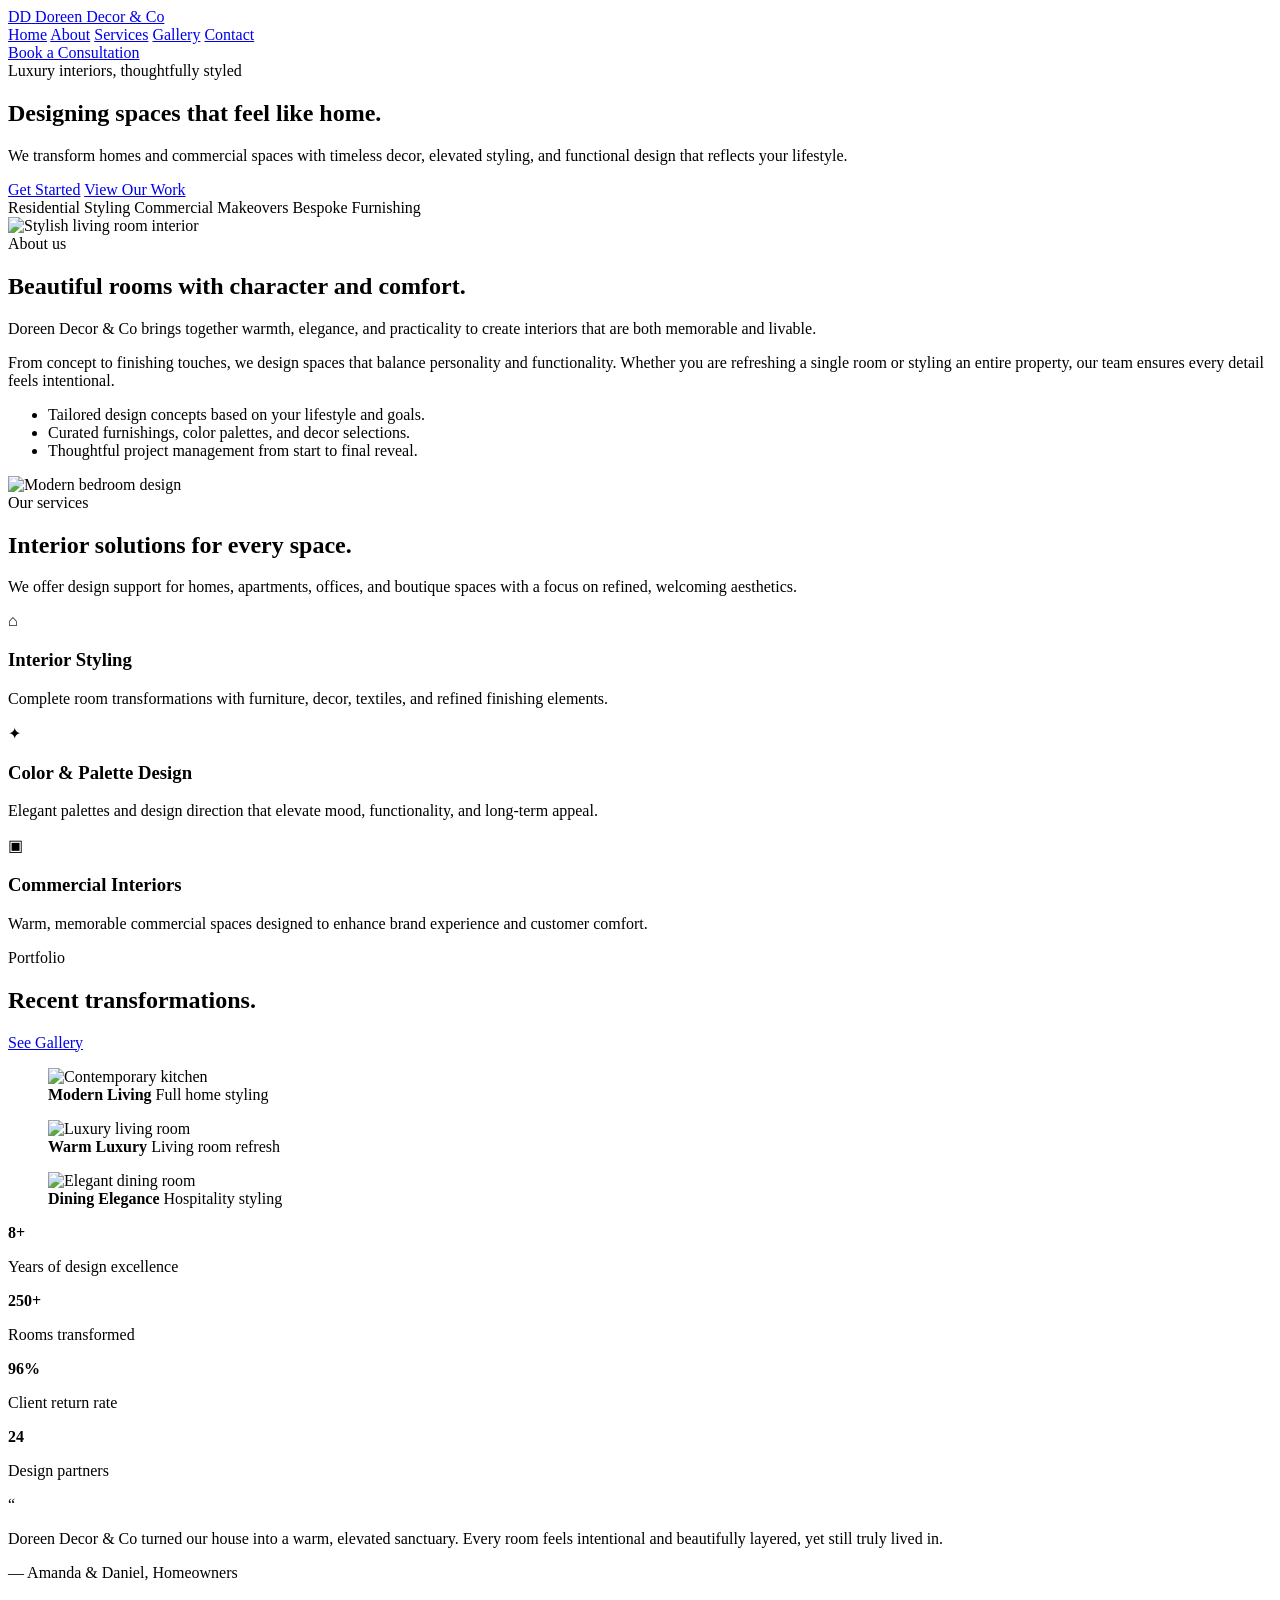
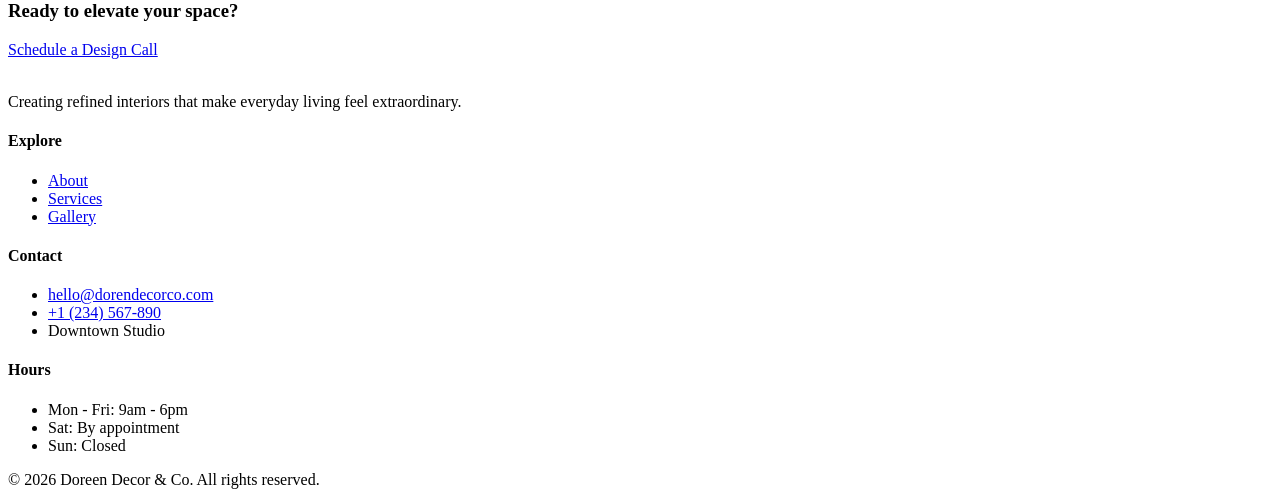
==== index.html @ d6556d05 "Add files via upload" ====
<!DOCTYPE html>
<html lang="en">
  <head>
    <meta charset="UTF-8" />
    <meta name="viewport" content="width=device-width, initial-scale=1.0" />
    <title>Doreen Decor & Co | Interior Design Studio</title>
    <meta name="description" content="Doreen Decor & Co creates beautiful, livable interiors with bespoke styling, renovations, and design solutions for homes and businesses." />
    <link rel="stylesheet" href="style/styles.css" />
  </head>
  <body>
    <header class="site-header">
      <div class="container navbar">
        <a href="index.html" class="brand" aria-label="Doreen Decor & Co home">
          <span class="brand-mark">DD</span>
          <span>Doreen Decor &amp; Co</span>
        </a>

        <nav class="nav-links" aria-label="Main navigation">
          <a href="index.html" class="active">Home</a>
          <a href="about.html">About</a>
          <a href="services.html">Services</a>
          <a href="gallery.html">Gallery</a>
          <a href="contact.html">Contact</a>
        </nav>

        <a class="btn btn-primary" href="contact.html">Book a Consultation</a>
      </div>
    </header>

    <main>
      <section class="hero">
        <div class="container hero-grid">
          <div>
            <div class="eyebrow">Luxury interiors, thoughtfully styled</div>
            <h1>Designing spaces that feel like home.</h1>
            <p class="lead">
              We transform homes and commercial spaces with timeless decor, elevated styling, and functional design that reflects your lifestyle.
            </p>

            <div class="hero-actions">
              <a class="btn btn-primary" href="contact.html">Get Started</a>
              <a class="btn btn-secondary" href="gallery.html">View Our Work</a>
            </div>

            <div class="hero-badges">
              <span class="badge">Residential Styling</span>
              <span class="badge">Commercial Makeovers</span>
              <span class="badge">Bespoke Furnishing</span>
            </div>
          </div>

          <div class="hero-card">
            <img src="https://images.unsplash.com/photo-1505693416388-ac5ce068fe85?auto=format&fit=crop&w=900&q=80" alt="Stylish living room interior" />
          </div>
        </div>
      </section>

      <section class="section">
        <div class="container">
          <div class="section-head">
            <div>
              <div class="eyebrow">About us</div>
              <h2>Beautiful rooms with character and comfort.</h2>
            </div>
            <p>
              Doreen Decor &amp; Co brings together warmth, elegance, and practicality to create interiors that are both memorable and livable.
            </p>
          </div>

          <div class="about-grid">
            <div class="about-copy">
              <p>
                From concept to finishing touches, we design spaces that balance personality and functionality. Whether you are refreshing a single room or styling an entire property, our team ensures every detail feels intentional.
              </p>
              <ul class="feature-list">
                <li>Tailored design concepts based on your lifestyle and goals.</li>
                <li>Curated furnishings, color palettes, and decor selections.</li>
                <li>Thoughtful project management from start to final reveal.</li>
              </ul>
            </div>

            <div class="about-image">
              <img src="https://images.unsplash.com/photo-1494526585095-c41746248156?auto=format&fit=crop&w=900&q=80" alt="Modern bedroom design" />
            </div>
          </div>
        </div>
      </section>

      <section class="section section-alt">
        <div class="container">
          <div class="section-head">
            <div>
              <div class="eyebrow">Our services</div>
              <h2>Interior solutions for every space.</h2>
            </div>
            <p>
              We offer design support for homes, apartments, offices, and boutique spaces with a focus on refined, welcoming aesthetics.
            </p>
          </div>

          <div class="services-grid">
            <article class="service-card">
              <div class="service-icon">⌂</div>
              <h3>Interior Styling</h3>
              <p>Complete room transformations with furniture, decor, textiles, and refined finishing elements.</p>
            </article>

            <article class="service-card">
              <div class="service-icon">✦</div>
              <h3>Color &amp; Palette Design</h3>
              <p>Elegant palettes and design direction that elevate mood, functionality, and long-term appeal.</p>
            </article>

            <article class="service-card">
              <div class="service-icon">▣</div>
              <h3>Commercial Interiors</h3>
              <p>Warm, memorable commercial spaces designed to enhance brand experience and customer comfort.</p>
            </article>
          </div>
        </div>
      </section>

      <section class="section">
        <div class="container">
          <div class="section-head">
            <div>
              <div class="eyebrow">Portfolio</div>
              <h2>Recent transformations.</h2>
            </div>
            <a class="btn btn-secondary" href="gallery.html">See Gallery</a>
          </div>

          <div class="portfolio-showcase">
            <figure class="portfolio-item">
              <img src="https://images.unsplash.com/photo-1484154218962-a197022b5858?auto=format&fit=crop&w=900&q=80" alt="Contemporary kitchen" />
              <figcaption class="portfolio-overlay">
                <strong>Modern Living</strong>
                <span>Full home styling</span>
              </figcaption>
            </figure>

            <figure class="portfolio-item">
              <img src="https://images.unsplash.com/photo-1505693416388-ac5ce068fe85?auto=format&fit=crop&w=900&q=80" alt="Luxury living room" />
              <figcaption class="portfolio-overlay">
                <strong>Warm Luxury</strong>
                <span>Living room refresh</span>
              </figcaption>
            </figure>

            <figure class="portfolio-item">
              <img src="https://images.unsplash.com/photo-1505693416388-ac5ce068fe85?auto=format&fit=crop&w=900&q=80" alt="Elegant dining room" />
              <figcaption class="portfolio-overlay">
                <strong>Dining Elegance</strong>
                <span>Hospitality styling</span>
              </figcaption>
            </figure>
          </div>
        </div>
      </section>

      <section class="section section-alt">
        <div class="container">
          <div class="stats-grid">
            <div class="stat-box">
              <strong>8+</strong>
              <p>Years of design excellence</p>
            </div>
            <div class="stat-box">
              <strong>250+</strong>
              <p>Rooms transformed</p>
            </div>
            <div class="stat-box">
              <strong>96%</strong>
              <p>Client return rate</p>
            </div>
            <div class="stat-box">
              <strong>24</strong>
              <p>Design partners</p>
            </div>
          </div>
        </div>
      </section>

      <section class="section">
        <div class="container">
          <div class="testimonial">
            <div class="quote-mark">“</div>
            <p>
              Doreen Decor &amp; Co turned our house into a warm, elevated sanctuary. Every room feels intentional and beautifully layered, yet still truly lived in.
            </p>
            <div class="author">— Amanda &amp; Daniel, Homeowners</div>
          </div>
        </div>
      </section>

      <section class="section">
        <div class="container">
          <div class="cta">
            <h3>Ready to elevate your space?</h3>
            <a class="btn btn-secondary" href="contact.html">Schedule a Design Call</a>
          </div>
        </div>
      </section>
    </main>

    <footer class="site-footer">
      <div class="container">
        <div class="footer-grid">
          <div>
            <div class="brand" style="margin-bottom: 16px; color: white;">
              <span class="brand-mark">DD</span>
              <span>Doreen Decor &amp; Co</span>
            </div>
            <p>Creating refined interiors that make everyday living feel extraordinary.</p>
          </div>

          <div>
            <h4>Explore</h4>
            <ul class="footer-links">
              <li><a href="about.html">About</a></li>
              <li><a href="services.html">Services</a></li>
              <li><a href="gallery.html">Gallery</a></li>
            </ul>
          </div>

          <div>
            <h4>Contact</h4>
            <ul class="footer-links">
              <li><a href="mailto:hello@dorendecorco.com">hello@dorendecorco.com</a></li>
              <li><a href="tel:+1234567890">+1 (234) 567-890</a></li>
              <li>Downtown Studio</li>
            </ul>
          </div>

          <div>
            <h4>Hours</h4>
            <ul class="footer-links">
              <li>Mon - Fri: 9am - 6pm</li>
              <li>Sat: By appointment</li>
              <li>Sun: Closed</li>
            </ul>
          </div>
        </div>

        <div class="footer-bottom">
          © 2026 Doreen Decor &amp; Co. All rights reserved.
        </div>
      </div>
    </footer>
  </body>
</html>
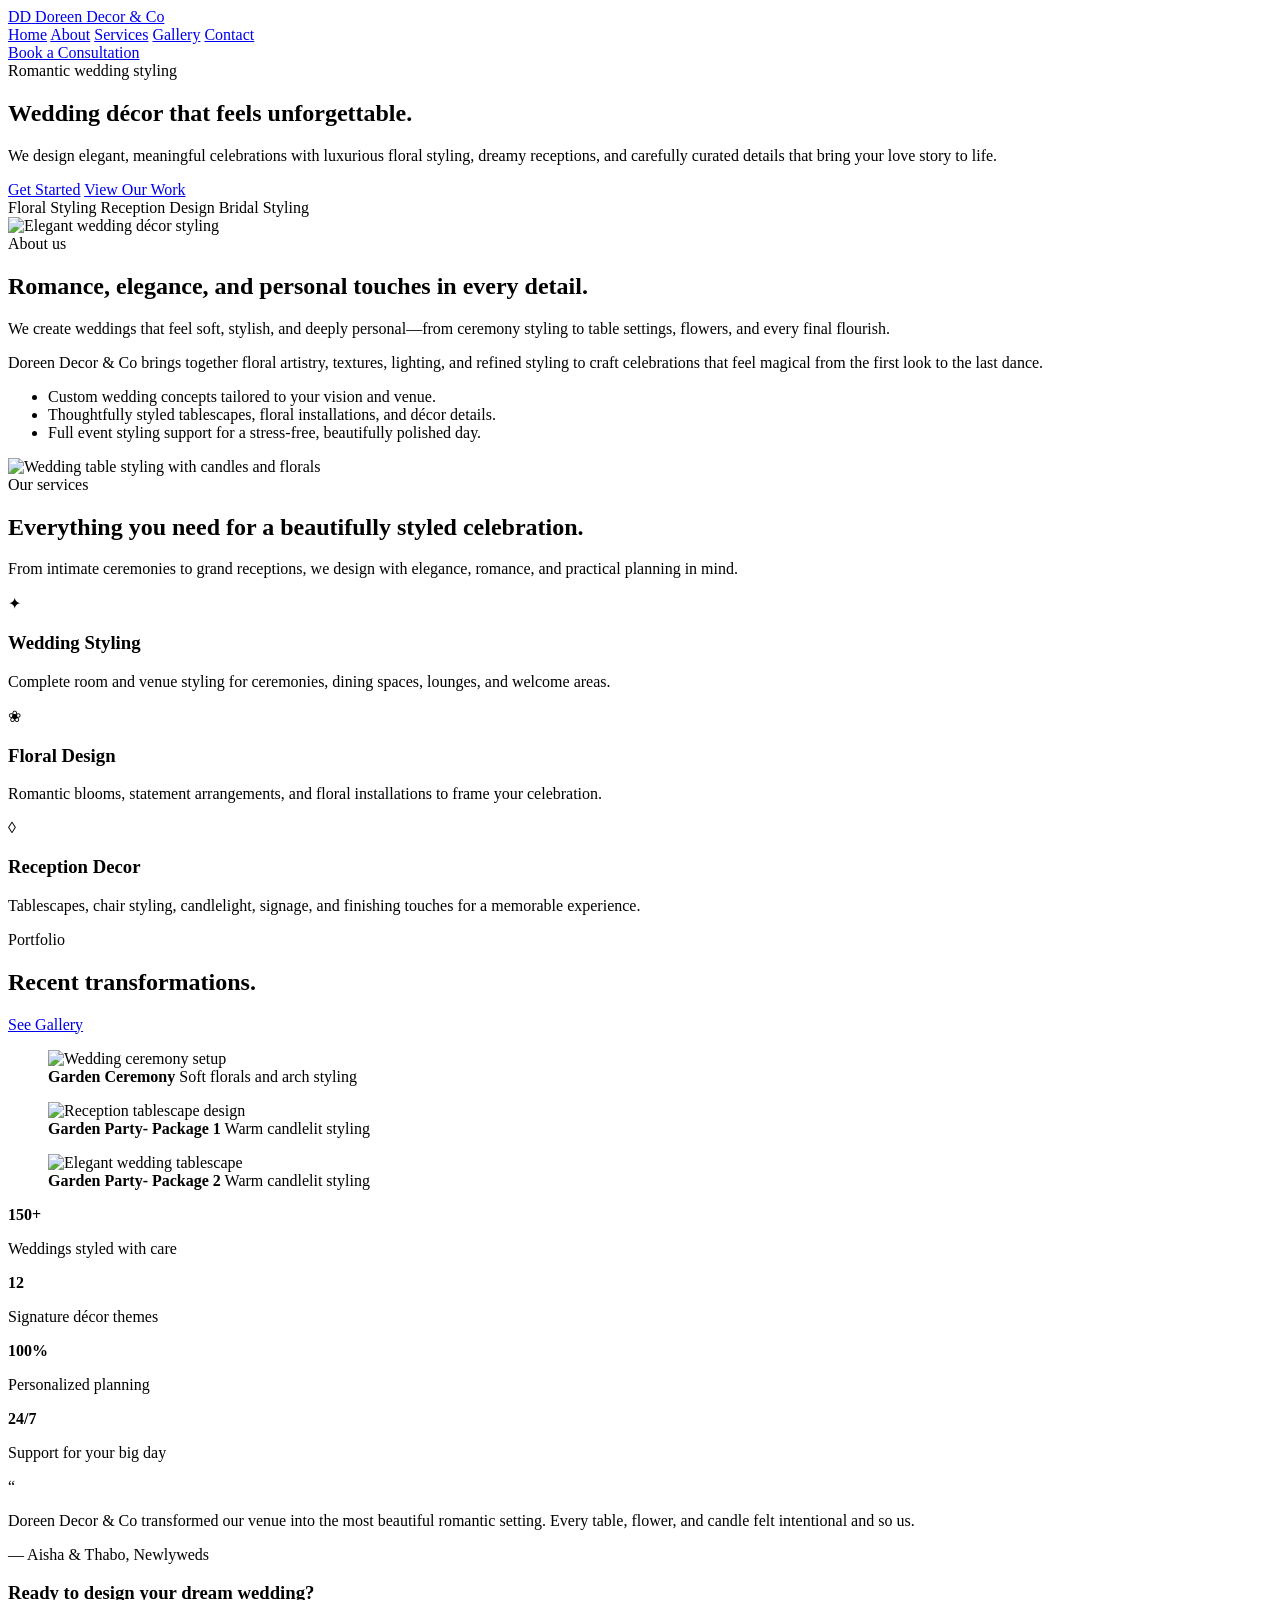
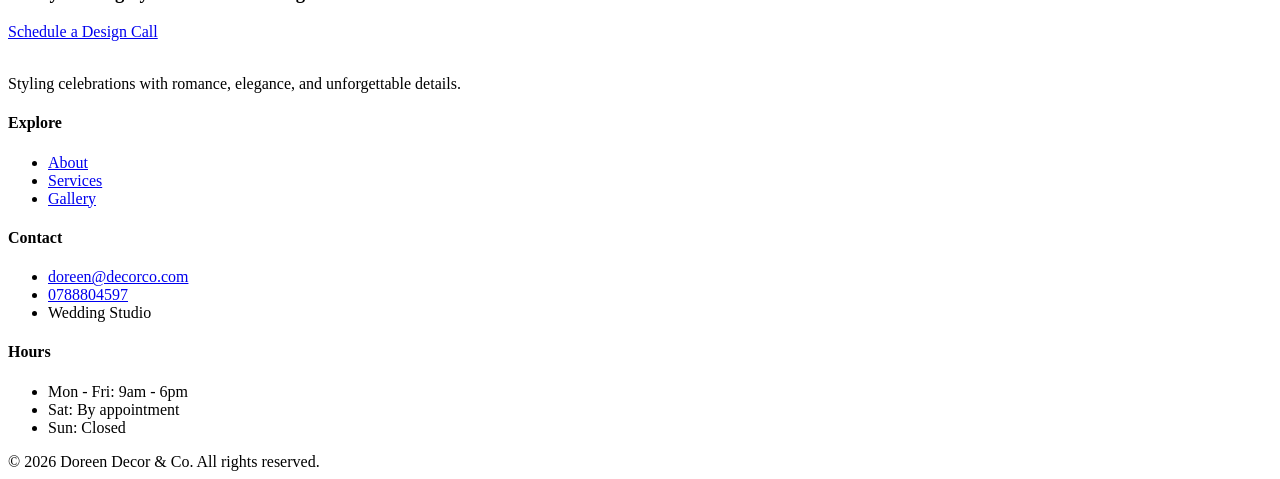
==== commit 89e38252: "Add files via upload" ====
--- a/index.html
+++ b/index.html
@@ -3,8 +3,8 @@
   <head>
     <meta charset="UTF-8" />
     <meta name="viewport" content="width=device-width, initial-scale=1.0" />
-    <title>Doreen Decor & Co | Interior Design Studio</title>
-    <meta name="description" content="Doreen Decor & Co creates beautiful, livable interiors with bespoke styling, renovations, and design solutions for homes and businesses." />
+    <title>Doreen Decor & Co | Wedding Decor Studio</title>
+    <meta name="description" content="Doreen Decor & Co creates romantic, elegant wedding décor with floral styling, reception design, and luxury wedding details." />
     <link rel="stylesheet" href="style/styles.css" />
   </head>
   <body>
@@ -27,60 +27,60 @@
       </div>
     </header>
 
+    <section class="hero">
+      <div class="container hero-grid">
+        <div>
+          <div class="eyebrow">Romantic wedding styling</div>
+          <h1>Wedding décor that feels unforgettable.</h1>
+          <p class="lead">
+            We design elegant, meaningful celebrations with luxurious floral styling, dreamy receptions, and carefully curated details that bring your love story to life.
+          </p>
+
+          <div class="hero-actions">
+            <a class="btn btn-primary" href="contact.html">Get Started</a>
+            <a class="btn btn-secondary" href="gallery.html">View Our Work</a>
+          </div>
+
+          <div class="hero-badges">
+            <span class="badge">Floral Styling</span>
+            <span class="badge">Reception Design</span>
+            <span class="badge">Bridal Styling</span>
+          </div>
+        </div>
+
+        <div class="hero-card">
+          <img src="Image/WhatsApp Image 2026-08-13 at 17.59.39.jpeg" alt="Elegant wedding décor styling" />
+        </div>
+      </div>
+    </section>
+
     <main>
-      <section class="hero">
-        <div class="container hero-grid">
-          <div>
-            <div class="eyebrow">Luxury interiors, thoughtfully styled</div>
-            <h1>Designing spaces that feel like home.</h1>
-            <p class="lead">
-              We transform homes and commercial spaces with timeless decor, elevated styling, and functional design that reflects your lifestyle.
-            </p>
-
-            <div class="hero-actions">
-              <a class="btn btn-primary" href="contact.html">Get Started</a>
-              <a class="btn btn-secondary" href="gallery.html">View Our Work</a>
-            </div>
-
-            <div class="hero-badges">
-              <span class="badge">Residential Styling</span>
-              <span class="badge">Commercial Makeovers</span>
-              <span class="badge">Bespoke Furnishing</span>
-            </div>
-          </div>
-
-          <div class="hero-card">
-            <img src="https://images.unsplash.com/photo-1505693416388-ac5ce068fe85?auto=format&fit=crop&w=900&q=80" alt="Stylish living room interior" />
-          </div>
-        </div>
-      </section>
-
       <section class="section">
         <div class="container">
           <div class="section-head">
             <div>
               <div class="eyebrow">About us</div>
-              <h2>Beautiful rooms with character and comfort.</h2>
+              <h2>Romance, elegance, and personal touches in every detail.</h2>
             </div>
             <p>
-              Doreen Decor &amp; Co brings together warmth, elegance, and practicality to create interiors that are both memorable and livable.
+              We create weddings that feel soft, stylish, and deeply personal—from ceremony styling to table settings, flowers, and every final flourish.
             </p>
           </div>
 
           <div class="about-grid">
             <div class="about-copy">
               <p>
-                From concept to finishing touches, we design spaces that balance personality and functionality. Whether you are refreshing a single room or styling an entire property, our team ensures every detail feels intentional.
+                Doreen Decor &amp; Co brings together floral artistry, textures, lighting, and refined styling to craft celebrations that feel magical from the first look to the last dance.
               </p>
               <ul class="feature-list">
-                <li>Tailored design concepts based on your lifestyle and goals.</li>
-                <li>Curated furnishings, color palettes, and decor selections.</li>
-                <li>Thoughtful project management from start to final reveal.</li>
+                <li>Custom wedding concepts tailored to your vision and venue.</li>
+                <li>Thoughtfully styled tablescapes, floral installations, and décor details.</li>
+                <li>Full event styling support for a stress-free, beautifully polished day.</li>
               </ul>
             </div>
 
             <div class="about-image">
-              <img src="https://images.unsplash.com/photo-1494526585095-c41746248156?auto=format&fit=crop&w=900&q=80" alt="Modern bedroom design" />
+              <img src="Image/WhatsApp Image 2026-08-13 at 17.59.40.jpeg" alt="Wedding table styling with candles and florals" />
             </div>
           </div>
         </div>
@@ -91,30 +91,30 @@
           <div class="section-head">
             <div>
               <div class="eyebrow">Our services</div>
-              <h2>Interior solutions for every space.</h2>
+              <h2>Everything you need for a beautifully styled celebration.</h2>
             </div>
             <p>
-              We offer design support for homes, apartments, offices, and boutique spaces with a focus on refined, welcoming aesthetics.
+              From intimate ceremonies to grand receptions, we design with elegance, romance, and practical planning in mind.
             </p>
           </div>
 
           <div class="services-grid">
             <article class="service-card">
-              <div class="service-icon">⌂</div>
-              <h3>Interior Styling</h3>
-              <p>Complete room transformations with furniture, decor, textiles, and refined finishing elements.</p>
+              <div class="service-icon">✦</div>
+              <h3>Wedding Styling</h3>
+              <p>Complete room and venue styling for ceremonies, dining spaces, lounges, and welcome areas.</p>
             </article>
 
             <article class="service-card">
-              <div class="service-icon">✦</div>
-              <h3>Color &amp; Palette Design</h3>
-              <p>Elegant palettes and design direction that elevate mood, functionality, and long-term appeal.</p>
+              <div class="service-icon">❀</div>
+              <h3>Floral Design</h3>
+              <p>Romantic blooms, statement arrangements, and floral installations to frame your celebration.</p>
             </article>
 
             <article class="service-card">
-              <div class="service-icon">▣</div>
-              <h3>Commercial Interiors</h3>
-              <p>Warm, memorable commercial spaces designed to enhance brand experience and customer comfort.</p>
+              <div class="service-icon">◊</div>
+              <h3>Reception Decor</h3>
+              <p>Tablescapes, chair styling, candlelight, signage, and finishing touches for a memorable experience.</p>
             </article>
           </div>
         </div>
@@ -132,26 +132,26 @@
 
           <div class="portfolio-showcase">
             <figure class="portfolio-item">
-              <img src="https://images.unsplash.com/photo-1484154218962-a197022b5858?auto=format&fit=crop&w=900&q=80" alt="Contemporary kitchen" />
+              <img src="Image/eee.jpeg" alt="Wedding ceremony setup" />
               <figcaption class="portfolio-overlay">
-                <strong>Modern Living</strong>
-                <span>Full home styling</span>
+                <strong>Garden Ceremony</strong>
+                <span>Soft florals and arch styling</span>
               </figcaption>
             </figure>
 
             <figure class="portfolio-item">
-              <img src="https://images.unsplash.com/photo-1505693416388-ac5ce068fe85?auto=format&fit=crop&w=900&q=80" alt="Luxury living room" />
+              <img src="Image/WhatsApp Image 2026-08-13 at 17.59.41 (2).jpeg" alt="Reception tablescape design" />
               <figcaption class="portfolio-overlay">
-                <strong>Warm Luxury</strong>
-                <span>Living room refresh</span>
+                <strong>Garden Party- Package 1</strong>
+                <span>Warm candlelit styling</span>
               </figcaption>
             </figure>
 
             <figure class="portfolio-item">
-              <img src="https://images.unsplash.com/photo-1505693416388-ac5ce068fe85?auto=format&fit=crop&w=900&q=80" alt="Elegant dining room" />
+              <img src="Image/WhatsApp Image 2026-08-13 at 17.59.41.jpeg" alt="Elegant wedding tablescape" />
               <figcaption class="portfolio-overlay">
-                <strong>Dining Elegance</strong>
-                <span>Hospitality styling</span>
+                <strong>Garden Party- Package 2</strong>
+                <span>Warm candlelit styling</span>
               </figcaption>
             </figure>
           </div>
@@ -162,20 +162,20 @@
         <div class="container">
           <div class="stats-grid">
             <div class="stat-box">
-              <strong>8+</strong>
-              <p>Years of design excellence</p>
-            </div>
-            <div class="stat-box">
-              <strong>250+</strong>
-              <p>Rooms transformed</p>
-            </div>
-            <div class="stat-box">
-              <strong>96%</strong>
-              <p>Client return rate</p>
-            </div>
-            <div class="stat-box">
-              <strong>24</strong>
-              <p>Design partners</p>
+              <strong>150+</strong>
+              <p>Weddings styled with care</p>
+            </div>
+            <div class="stat-box">
+              <strong>12</strong>
+              <p>Signature décor themes</p>
+            </div>
+            <div class="stat-box">
+              <strong>100%</strong>
+              <p>Personalized planning</p>
+            </div>
+            <div class="stat-box">
+              <strong>24/7</strong>
+              <p>Support for your big day</p>
             </div>
           </div>
         </div>
@@ -186,9 +186,9 @@
           <div class="testimonial">
             <div class="quote-mark">“</div>
             <p>
-              Doreen Decor &amp; Co turned our house into a warm, elevated sanctuary. Every room feels intentional and beautifully layered, yet still truly lived in.
+              Doreen Decor &amp; Co transformed our venue into the most beautiful romantic setting. Every table, flower, and candle felt intentional and so us.
             </p>
-            <div class="author">— Amanda &amp; Daniel, Homeowners</div>
+            <div class="author">— Aisha &amp; Thabo, Newlyweds</div>
           </div>
         </div>
       </section>
@@ -196,7 +196,7 @@
       <section class="section">
         <div class="container">
           <div class="cta">
-            <h3>Ready to elevate your space?</h3>
+            <h3>Ready to design your dream wedding?</h3>
             <a class="btn btn-secondary" href="contact.html">Schedule a Design Call</a>
           </div>
         </div>
@@ -211,7 +211,7 @@
               <span class="brand-mark">DD</span>
               <span>Doreen Decor &amp; Co</span>
             </div>
-            <p>Creating refined interiors that make everyday living feel extraordinary.</p>
+            <p>Styling celebrations with romance, elegance, and unforgettable details.</p>
           </div>
 
           <div>
@@ -226,9 +226,9 @@
           <div>
             <h4>Contact</h4>
             <ul class="footer-links">
-              <li><a href="mailto:hello@dorendecorco.com">hello@dorendecorco.com</a></li>
-              <li><a href="tel:+1234567890">+1 (234) 567-890</a></li>
-              <li>Downtown Studio</li>
+              <li><a href="E-mail:doreen@decorco.com">doreen@decorco.com</a></li>
+              <li><a href="Cellphone:0788804597">0788804597</a></li>
+              <li>Wedding Studio</li>
             </ul>
           </div>
 
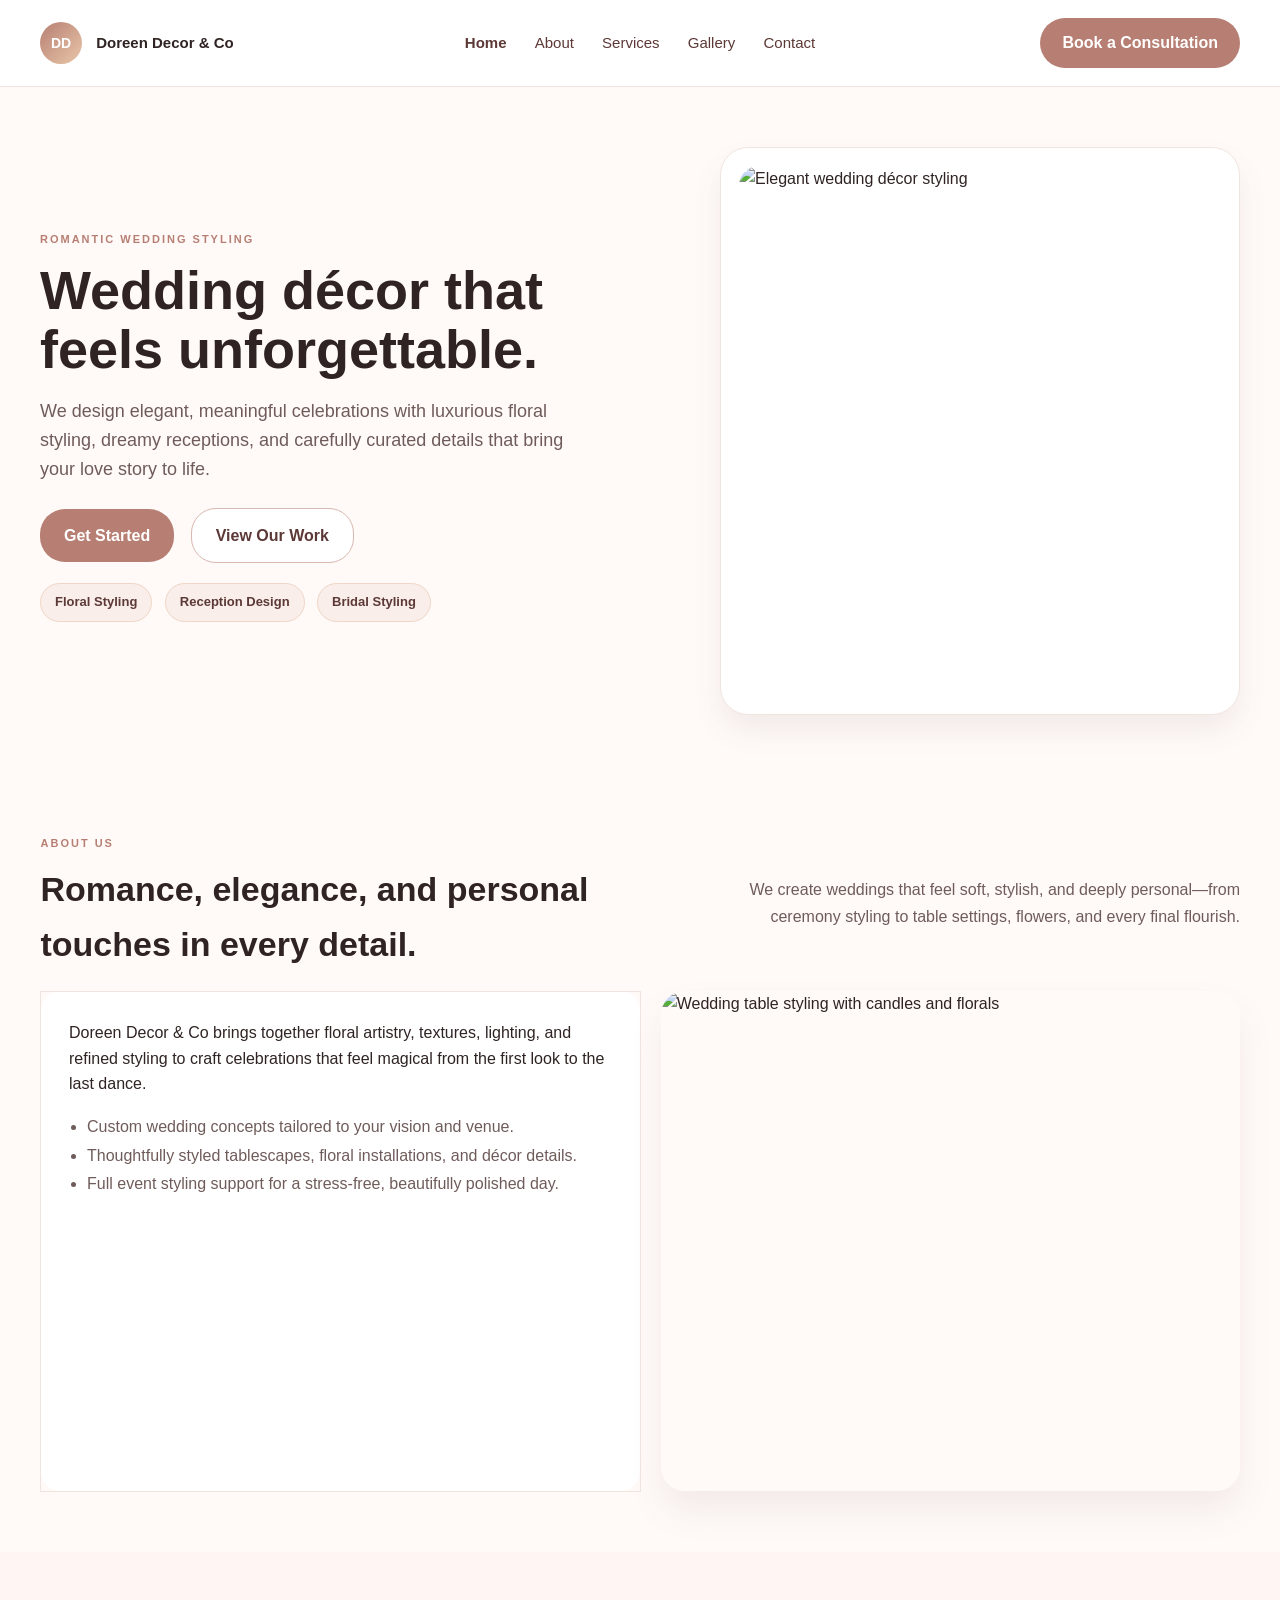
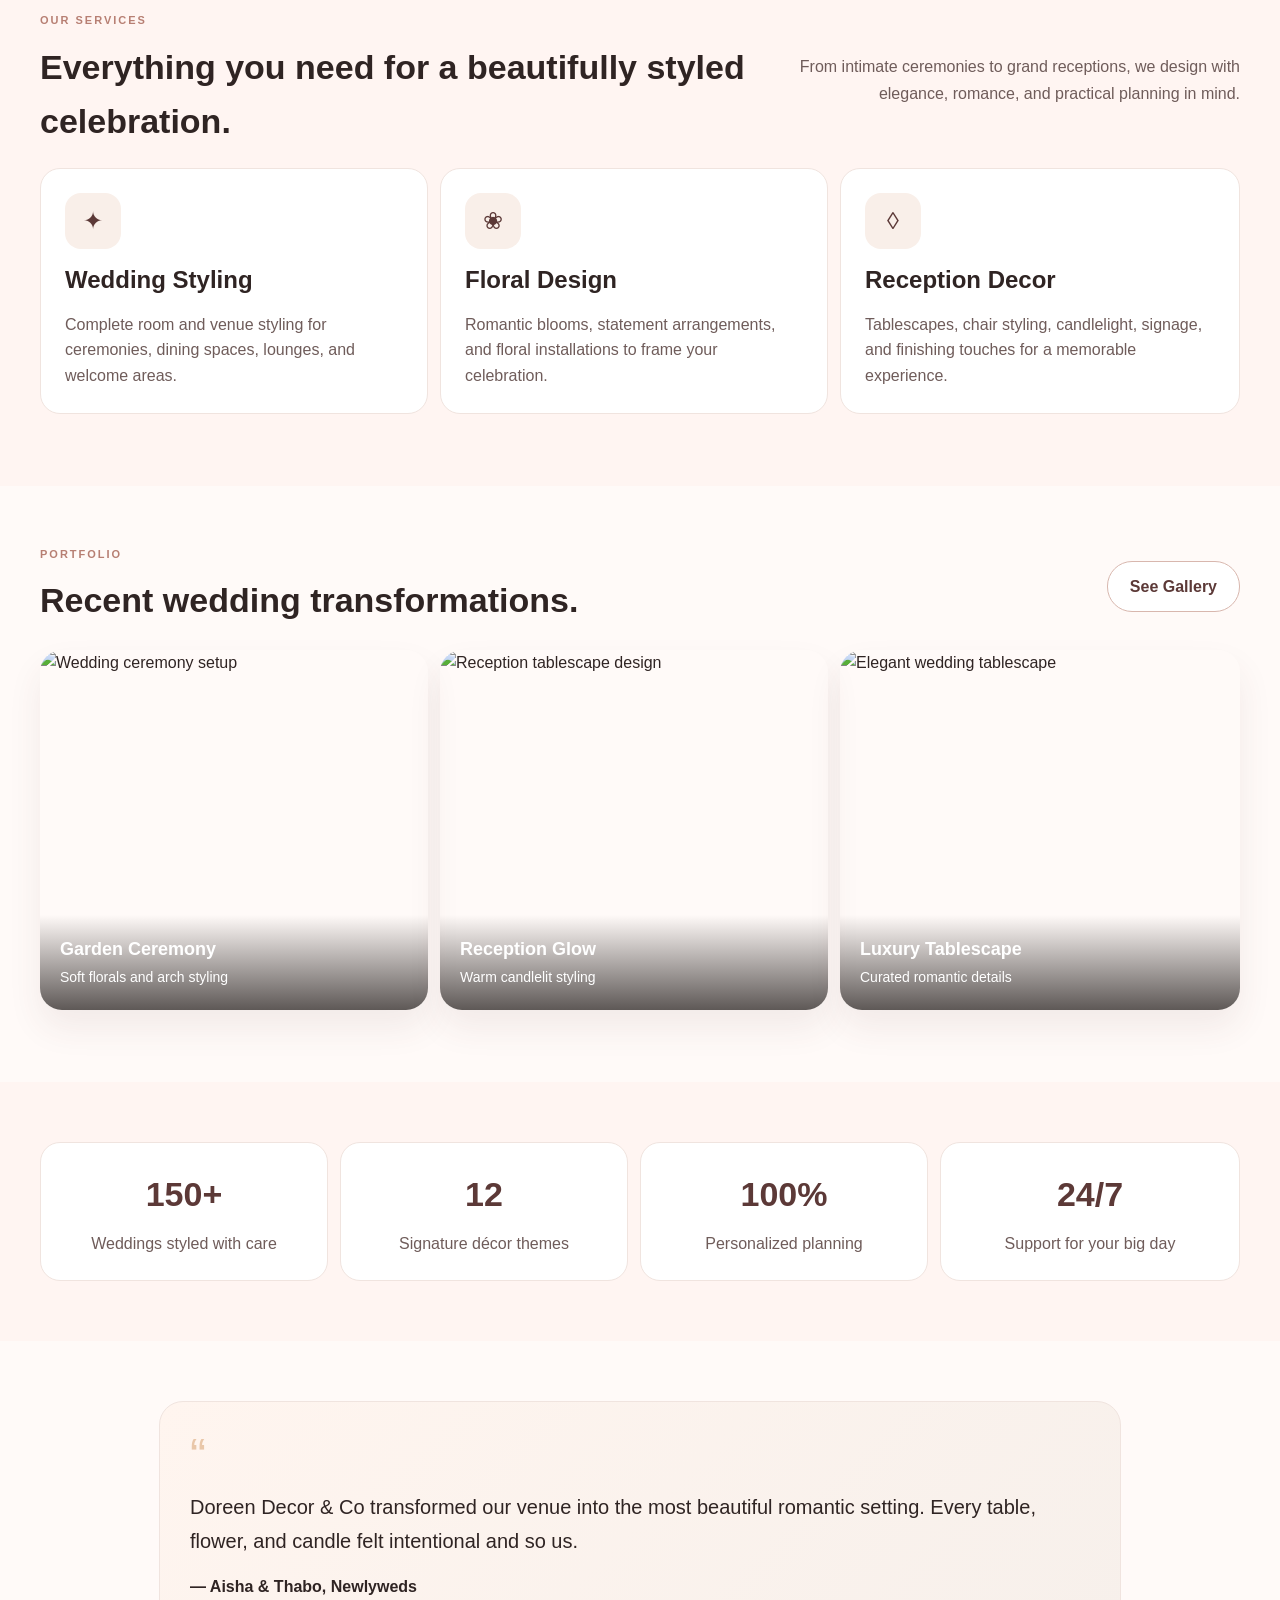
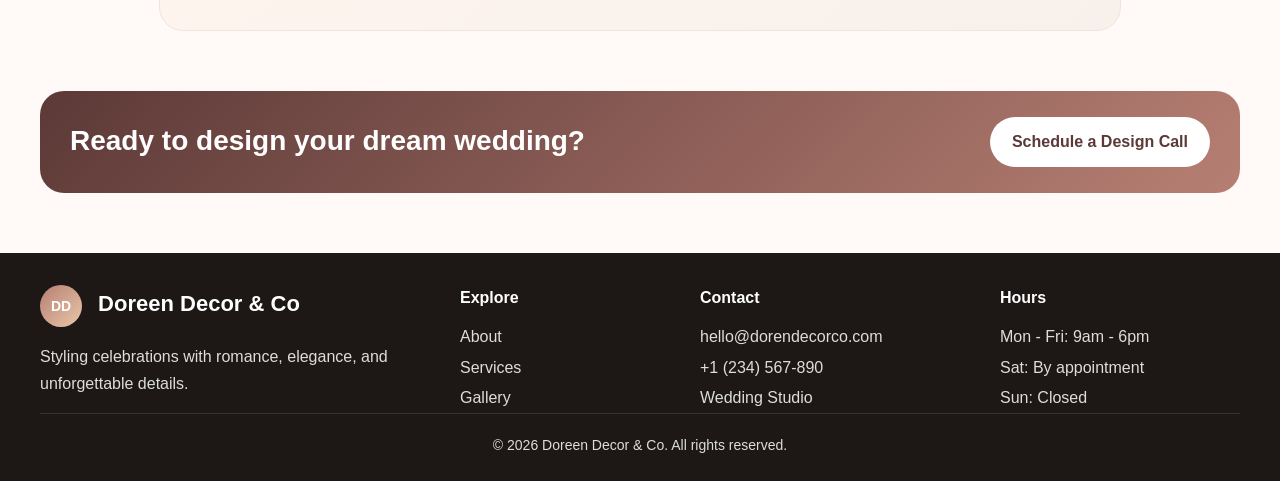
==== commit f3b50c3e: "Add files via upload" ====
--- a/index.html
+++ b/index.html
@@ -5,247 +5,287 @@
     <meta name="viewport" content="width=device-width, initial-scale=1.0" />
     <title>Doreen Decor & Co | Wedding Decor Studio</title>
     <meta name="description" content="Doreen Decor & Co creates romantic, elegant wedding décor with floral styling, reception design, and luxury wedding details." />
-    <link rel="stylesheet" href="style/styles.css" />
   </head>
-  <body>
-    <header class="site-header">
-      <div class="container navbar">
-        <a href="index.html" class="brand" aria-label="Doreen Decor & Co home">
-          <span class="brand-mark">DD</span>
-          <span>Doreen Decor &amp; Co</span>
-        </a>
-
-        <nav class="nav-links" aria-label="Main navigation">
-          <a href="index.html" class="active">Home</a>
-          <a href="about.html">About</a>
-          <a href="services.html">Services</a>
-          <a href="gallery.html">Gallery</a>
-          <a href="contact.html">Contact</a>
-        </nav>
-
-        <a class="btn btn-primary" href="contact.html">Book a Consultation</a>
-      </div>
+  <body style="margin:0; font-family:Arial, Helvetica, sans-serif; background:#fffaf8; color:#2f2423; line-height:1.6;">
+    <header style="background:#fff; border-bottom:1px solid #f0e4df; position:sticky; top:0; z-index:10;">
+      <table width="100%" cellpadding="0" cellspacing="0" border="0" style="width:100%; border-collapse:collapse;">
+        <tr>
+          <td style="padding:18px 40px;">
+            <table width="100%" cellpadding="0" cellspacing="0" border="0" style="width:100%; border-collapse:collapse;">
+              <tr>
+                <td style="width:220px;">
+                  <a href="index.html" style="text-decoration:none; color:#2f2423; font-weight:bold; font-size:15px; display:inline-block;">
+                    <span style="display:inline-block; width:42px; height:42px; border-radius:50%; background:linear-gradient(135deg,#b77f73,#e9c7a9); color:#fff; text-align:center; line-height:42px; margin-right:10px; font-size:14px;">DD</span>
+                    Doreen Decor &amp; Co
+                  </a>
+                </td>
+                <td align="center" style="font-size:15px;">
+                  <a href="index.html" style="color:#5c3937; text-decoration:none; margin:0 12px; font-weight:bold;">Home</a>
+                  <a href="about.html" style="color:#5c3937; text-decoration:none; margin:0 12px;">About</a>
+                  <a href="services.html" style="color:#5c3937; text-decoration:none; margin:0 12px;">Services</a>
+                  <a href="gallery.html" style="color:#5c3937; text-decoration:none; margin:0 12px;">Gallery</a>
+                  <a href="contact.html" style="color:#5c3937; text-decoration:none; margin:0 12px;">Contact</a>
+                </td>
+                <td align="right" style="width:220px;">
+                  <a href="contact.html" style="display:inline-block; background:#b77f73; color:#fff; text-decoration:none; padding:12px 22px; border-radius:25px; font-weight:bold;">Book a Consultation</a>
+                </td>
+              </tr>
+            </table>
+          </td>
+        </tr>
+      </table>
     </header>
 
-    <section class="hero">
-      <div class="container hero-grid">
-        <div>
-          <div class="eyebrow">Romantic wedding styling</div>
-          <h1>Wedding décor that feels unforgettable.</h1>
-          <p class="lead">
-            We design elegant, meaningful celebrations with luxurious floral styling, dreamy receptions, and carefully curated details that bring your love story to life.
-          </p>
-
-          <div class="hero-actions">
-            <a class="btn btn-primary" href="contact.html">Get Started</a>
-            <a class="btn btn-secondary" href="gallery.html">View Our Work</a>
-          </div>
-
-          <div class="hero-badges">
-            <span class="badge">Floral Styling</span>
-            <span class="badge">Reception Design</span>
-            <span class="badge">Bridal Styling</span>
-          </div>
-        </div>
-
-        <div class="hero-card">
-          <img src="Image/WhatsApp Image 2026-08-13 at 17.59.39.jpeg" alt="Elegant wedding décor styling" />
-        </div>
-      </div>
+    <section style="padding:40px 0 20px; background:#fffaf8;">
+      <table width="100%" cellpadding="0" cellspacing="0" border="0" style="width:100%; border-collapse:collapse;">
+        <tr>
+          <td style="padding:20px 40px 40px;">
+            <table width="100%" cellpadding="0" cellspacing="0" border="0" style="width:100%; border-collapse:collapse;">
+              <tr>
+                <td valign="middle" style="width:55%; padding-right:30px;">
+                  <div style="font-size:11px; letter-spacing:2px; text-transform:uppercase; color:#b77f73; font-weight:bold; margin-bottom:12px;">Romantic wedding styling</div>
+                  <h1 style="font-size:54px; line-height:1.1; margin:0 0 18px; color:#2f2423;">Wedding décor that feels unforgettable.</h1>
+                  <p style="font-size:18px; color:#6f5c5a; margin:0 0 24px; max-width:560px;">
+                    We design elegant, meaningful celebrations with luxurious floral styling, dreamy receptions, and carefully curated details that bring your love story to life.
+                  </p>
+                  <p style="margin:0 0 20px;">
+                    <a href="contact.html" style="display:inline-block; margin-right:12px; background:#b77f73; color:#fff; text-decoration:none; padding:14px 24px; border-radius:25px; font-weight:bold;">Get Started</a>
+                    <a href="gallery.html" style="display:inline-block; border:1px solid #d8b7ae; color:#5c3937; background:#fff; text-decoration:none; padding:14px 24px; border-radius:25px; font-weight:bold;">View Our Work</a>
+                  </p>
+                  <p style="margin:0;">
+                    <span style="display:inline-block; background:#f9eee9; color:#5c3937; border:1px solid #efd6c7; border-radius:20px; padding:8px 14px; margin:0 8px 8px 0; font-size:13px; font-weight:bold;">Floral Styling</span>
+                    <span style="display:inline-block; background:#f9eee9; color:#5c3937; border:1px solid #efd6c7; border-radius:20px; padding:8px 14px; margin:0 8px 8px 0; font-size:13px; font-weight:bold;">Reception Design</span>
+                    <span style="display:inline-block; background:#f9eee9; color:#5c3937; border:1px solid #efd6c7; border-radius:20px; padding:8px 14px; margin:0 8px 8px 0; font-size:13px; font-weight:bold;">Bridal Styling</span>
+                  </p>
+                </td>
+                <td valign="middle" style="width:45%; padding-left:20px;">
+                  <div style="background:#fff; border:1px solid #f0e4df; border-radius:28px; padding:18px; box-shadow:0 16px 30px rgba(92,57,55,0.08);">
+                    <img src="Image/WhatsApp Image 2026-08-13 at 17.59.39.jpeg" alt="Elegant wedding décor styling" style="display:block; width:100%; height:530px; object-fit:cover; border-radius:20px;" />
+                  </div>
+                </td>
+              </tr>
+            </table>
+          </td>
+        </tr>
+      </table>
     </section>
 
     <main>
-      <section class="section">
-        <div class="container">
-          <div class="section-head">
-            <div>
-              <div class="eyebrow">About us</div>
-              <h2>Romance, elegance, and personal touches in every detail.</h2>
-            </div>
-            <p>
-              We create weddings that feel soft, stylish, and deeply personal—from ceremony styling to table settings, flowers, and every final flourish.
-            </p>
-          </div>
-
-          <div class="about-grid">
-            <div class="about-copy">
-              <p>
-                Doreen Decor &amp; Co brings together floral artistry, textures, lighting, and refined styling to craft celebrations that feel magical from the first look to the last dance.
-              </p>
-              <ul class="feature-list">
+      <section style="padding:60px 40px;">
+        <table width="100%" cellpadding="0" cellspacing="0" border="0" style="width:100%; border-collapse:collapse;">
+          <tr>
+            <td colspan="2" style="padding-bottom:20px;">
+              <table width="100%" cellpadding="0" cellspacing="0" border="0" style="width:100%; border-collapse:collapse;">
+                <tr>
+                  <td>
+                    <div style="font-size:11px; letter-spacing:2px; text-transform:uppercase; color:#b77f73; font-weight:bold; margin-bottom:10px;">About us</div>
+                    <h2 style="font-size:34px; margin:0; color:#2f2423;">Romance, elegance, and personal touches in every detail.</h2>
+                  </td>
+                  <td align="right" style="font-size:16px; color:#6f5c5a; line-height:1.7; width:45%;">
+                    We create weddings that feel soft, stylish, and deeply personal—from ceremony styling to table settings, flowers, and every final flourish.
+                  </td>
+                </tr>
+              </table>
+            </td>
+          </tr>
+          <tr>
+            <td valign="top" style="width:50%; background:#fff; border:1px solid #f0e4df; border-radius:20px; padding:28px;">
+              <p style="font-size:16px; color:#2f2423; margin:0 0 16px;">Doreen Decor &amp; Co brings together floral artistry, textures, lighting, and refined styling to craft celebrations that feel magical from the first look to the last dance.</p>
+              <ul style="margin:0; padding-left:18px; color:#6f5c5a; font-size:16px; line-height:1.8;">
                 <li>Custom wedding concepts tailored to your vision and venue.</li>
                 <li>Thoughtfully styled tablescapes, floral installations, and décor details.</li>
                 <li>Full event styling support for a stress-free, beautifully polished day.</li>
               </ul>
+            </td>
+            <td style="width:50%; padding-left:20px;">
+              <img src="Image/WhatsApp Image 2026-08-13 at 17.59.40.jpeg" alt="Wedding table styling with candles and florals" style="display:block; width:100%; height:500px; object-fit:cover; border-radius:24px; box-shadow:0 20px 36px rgba(92,57,55,0.08);" />
+            </td>
+          </tr>
+        </table>
+      </section>
+
+      <section style="padding:60px 40px; background:#fff5f2;">
+        <table width="100%" cellpadding="0" cellspacing="0" border="0" style="width:100%; border-collapse:collapse;">
+          <tr>
+            <td colspan="3" style="padding-bottom:20px;">
+              <table width="100%" cellpadding="0" cellspacing="0" border="0" style="width:100%; border-collapse:collapse;">
+                <tr>
+                  <td>
+                    <div style="font-size:11px; letter-spacing:2px; text-transform:uppercase; color:#b77f73; font-weight:bold; margin-bottom:10px;">Our services</div>
+                    <h2 style="font-size:34px; margin:0; color:#2f2423;">Everything you need for a beautifully styled celebration.</h2>
+                  </td>
+                  <td align="right" style="font-size:16px; color:#6f5c5a; line-height:1.7; width:40%;">
+                    From intimate ceremonies to grand receptions, we design with elegance, romance, and practical planning in mind.
+                  </td>
+                </tr>
+              </table>
+            </td>
+          </tr>
+          <tr>
+            <td style="width:33.3%; padding:0 12px 12px 0;">
+              <div style="background:#fff; border:1px solid #f0e4df; border-radius:20px; padding:24px; height:100%;">
+                <div style="width:56px; height:56px; border-radius:16px; background:#f9efe9; color:#5c3937; display:inline-block; text-align:center; line-height:56px; font-size:24px; margin-bottom:12px;">✦</div>
+                <h3 style="font-size:24px; margin:0 0 12px; color:#2f2423;">Wedding Styling</h3>
+                <p style="margin:0; color:#6f5c5a; font-size:16px;">Complete room and venue styling for ceremonies, dining spaces, lounges, and welcome areas.</p>
+              </div>
+            </td>
+            <td style="width:33.3%; padding:0 12px 12px 0;">
+              <div style="background:#fff; border:1px solid #f0e4df; border-radius:20px; padding:24px; height:100%;">
+                <div style="width:56px; height:56px; border-radius:16px; background:#f9efe9; color:#5c3937; display:inline-block; text-align:center; line-height:56px; font-size:24px; margin-bottom:12px;">❀</div>
+                <h3 style="font-size:24px; margin:0 0 12px; color:#2f2423;">Floral Design</h3>
+                <p style="margin:0; color:#6f5c5a; font-size:16px;">Romantic blooms, statement arrangements, and floral installations to frame your celebration.</p>
+              </div>
+            </td>
+            <td style="width:33.3%; padding:0 0 12px 0;">
+              <div style="background:#fff; border:1px solid #f0e4df; border-radius:20px; padding:24px; height:100%;">
+                <div style="width:56px; height:56px; border-radius:16px; background:#f9efe9; color:#5c3937; display:inline-block; text-align:center; line-height:56px; font-size:24px; margin-bottom:12px;">◊</div>
+                <h3 style="font-size:24px; margin:0 0 12px; color:#2f2423;">Reception Decor</h3>
+                <p style="margin:0; color:#6f5c5a; font-size:16px;">Tablescapes, chair styling, candlelight, signage, and finishing touches for a memorable experience.</p>
+              </div>
+            </td>
+          </tr>
+        </table>
+      </section>
+
+      <section style="padding:60px 40px;">
+        <table width="100%" cellpadding="0" cellspacing="0" border="0" style="width:100%; border-collapse:collapse;">
+          <tr>
+            <td style="padding-bottom:22px;">
+              <table width="100%" cellpadding="0" cellspacing="0" border="0" style="width:100%; border-collapse:collapse;">
+                <tr>
+                  <td>
+                    <div style="font-size:11px; letter-spacing:2px; text-transform:uppercase; color:#b77f73; font-weight:bold; margin-bottom:10px;">Portfolio</div>
+                    <h2 style="font-size:34px; margin:0; color:#2f2423;">Recent wedding transformations.</h2>
+                  </td>
+                  <td align="right">
+                    <a href="gallery.html" style="display:inline-block; border:1px solid #d8b7ae; color:#5c3937; background:#fff; text-decoration:none; padding:12px 22px; border-radius:25px; font-weight:bold;">See Gallery</a>
+                  </td>
+                </tr>
+              </table>
+            </td>
+          </tr>
+          <tr>
+            <td>
+              <table width="100%" cellpadding="0" cellspacing="0" border="0" style="width:100%; border-collapse:collapse;">
+                <tr>
+                  <td style="width:33.3%; padding:0 12px 12px 0;">
+                    <div style="position:relative; border-radius:22px; overflow:hidden; box-shadow:0 18px 34px rgba(92,57,55,0.08);">
+                      <img src="Image/WhatsApp Image 2026-08-13 at 17.59.41 (1).jpeg" alt="Wedding ceremony setup" style="display:block; width:100%; height:360px; object-fit:cover;" />
+                      <div style="position:absolute; left:0; right:0; bottom:0; background:linear-gradient(180deg,transparent, rgba(26,20,18,0.70)); color:#fff; padding:20px;">
+                        <strong style="display:block; font-size:18px;">Garden Ceremony</strong>
+                        <span style="font-size:14px;">Soft florals and arch styling</span>
+                      </div>
+                    </div>
+                  </td>
+                  <td style="width:33.3%; padding:0 12px 12px 0;">
+                    <div style="position:relative; border-radius:22px; overflow:hidden; box-shadow:0 18px 34px rgba(92,57,55,0.08);">
+                      <img src="Image/WhatsApp Image 2026-08-13 at 17.59.41 (2).jpeg" alt="Reception tablescape design" style="display:block; width:100%; height:360px; object-fit:cover;" />
+                      <div style="position:absolute; left:0; right:0; bottom:0; background:linear-gradient(180deg,transparent, rgba(26,20,18,0.70)); color:#fff; padding:20px;">
+                        <strong style="display:block; font-size:18px;">Reception Glow</strong>
+                        <span style="font-size:14px;">Warm candlelit styling</span>
+                      </div>
+                    </div>
+                  </td>
+                  <td style="width:33.3%; padding:0 0 12px 0;">
+                    <div style="position:relative; border-radius:22px; overflow:hidden; box-shadow:0 18px 34px rgba(92,57,55,0.08);">
+                      <img src="Image/WhatsApp Image 2026-08-13 at 17.59.41.jpeg" alt="Elegant wedding tablescape" style="display:block; width:100%; height:360px; object-fit:cover;" />
+                      <div style="position:absolute; left:0; right:0; bottom:0; background:linear-gradient(180deg,transparent, rgba(26,20,18,0.70)); color:#fff; padding:20px;">
+                        <strong style="display:block; font-size:18px;">Luxury Tablescape</strong>
+                        <span style="font-size:14px;">Curated romantic details</span>
+                      </div>
+                    </div>
+                  </td>
+                </tr>
+              </table>
+            </td>
+          </tr>
+        </table>
+      </section>
+
+      <section style="padding:60px 40px; background:#fff5f2;">
+        <table width="100%" cellpadding="0" cellspacing="0" border="0" style="width:100%; border-collapse:collapse;">
+          <tr>
+            <td style="width:25%; padding:0 12px 0 0;">
+              <div style="background:#fff; border:1px solid #f0e4df; border-radius:20px; padding:24px; text-align:center;">
+                <strong style="display:block; font-size:34px; color:#5c3937;">150+</strong>
+                <p style="margin:10px 0 0; color:#6f5c5a;">Weddings styled with care</p>
+              </div>
+            </td>
+            <td style="width:25%; padding:0 12px 0 0;">
+              <div style="background:#fff; border:1px solid #f0e4df; border-radius:20px; padding:24px; text-align:center;">
+                <strong style="display:block; font-size:34px; color:#5c3937;">12</strong>
+                <p style="margin:10px 0 0; color:#6f5c5a;">Signature décor themes</p>
+              </div>
+            </td>
+            <td style="width:25%; padding:0 12px 0 0;">
+              <div style="background:#fff; border:1px solid #f0e4df; border-radius:20px; padding:24px; text-align:center;">
+                <strong style="display:block; font-size:34px; color:#5c3937;">100%</strong>
+                <p style="margin:10px 0 0; color:#6f5c5a;">Personalized planning</p>
+              </div>
+            </td>
+            <td style="width:25%; padding:0;">
+              <div style="background:#fff; border:1px solid #f0e4df; border-radius:20px; padding:24px; text-align:center;">
+                <strong style="display:block; font-size:34px; color:#5c3937;">24/7</strong>
+                <p style="margin:10px 0 0; color:#6f5c5a;">Support for your big day</p>
+              </div>
+            </td>
+          </tr>
+        </table>
+      </section>
+
+      <section style="padding:60px 40px;">
+        <div style="background:linear-gradient(135deg,#fff5ef,#f7f0eb); border:1px solid #f0e4df; border-radius:24px; padding:30px; max-width:900px; margin:0 auto;">
+          <div style="font-size:48px; line-height:1; color:#e9c7a9; margin-bottom:10px;">“</div>
+          <p style="margin:0; font-size:20px; color:#2f2423; line-height:1.7;">
+            Doreen Decor &amp; Co transformed our venue into the most beautiful romantic setting. Every table, flower, and candle felt intentional and so us.
+          </p>
+          <div style="margin-top:16px; font-weight:bold; color:#2f2423;">— Aisha &amp; Thabo, Newlyweds</div>
+        </div>
+      </section>
+
+      <section style="padding:0 40px 60px;">
+        <div style="background:linear-gradient(135deg,#5c3937,#b77f73); border-radius:24px; padding:26px 30px; color:#fff; display:flex; justify-content:space-between; align-items:center; gap:20px;">
+          <h3 style="margin:0; font-size:28px;">Ready to design your dream wedding?</h3>
+          <a href="contact.html" style="display:inline-block; background:#fff; color:#5c3937; text-decoration:none; padding:12px 22px; border-radius:25px; font-weight:bold;">Schedule a Design Call</a>
+        </div>
+      </section>
+    </main>
+
+    <footer style="background:#1d1716; color:#fff; padding:32px 40px 24px;">
+      <table width="100%" cellpadding="0" cellspacing="0" border="0" style="width:100%; border-collapse:collapse;">
+        <tr>
+          <td style="width:35%; padding-right:20px; vertical-align:top;">
+            <div style="margin-bottom:16px; color:#fff; font-weight:bold; font-size:22px;">
+              <span style="display:inline-block; width:42px; height:42px; border-radius:50%; background:linear-gradient(135deg,#b77f73,#e9c7a9); color:#fff; text-align:center; line-height:42px; font-size:14px; margin-right:10px;">DD</span>
+              Doreen Decor &amp; Co
             </div>
-
-            <div class="about-image">
-              <img src="Image/WhatsApp Image 2026-08-13 at 17.59.40.jpeg" alt="Wedding table styling with candles and florals" />
-            </div>
-          </div>
-        </div>
-      </section>
-
-      <section class="section section-alt">
-        <div class="container">
-          <div class="section-head">
-            <div>
-              <div class="eyebrow">Our services</div>
-              <h2>Everything you need for a beautifully styled celebration.</h2>
-            </div>
-            <p>
-              From intimate ceremonies to grand receptions, we design with elegance, romance, and practical planning in mind.
-            </p>
-          </div>
-
-          <div class="services-grid">
-            <article class="service-card">
-              <div class="service-icon">✦</div>
-              <h3>Wedding Styling</h3>
-              <p>Complete room and venue styling for ceremonies, dining spaces, lounges, and welcome areas.</p>
-            </article>
-
-            <article class="service-card">
-              <div class="service-icon">❀</div>
-              <h3>Floral Design</h3>
-              <p>Romantic blooms, statement arrangements, and floral installations to frame your celebration.</p>
-            </article>
-
-            <article class="service-card">
-              <div class="service-icon">◊</div>
-              <h3>Reception Decor</h3>
-              <p>Tablescapes, chair styling, candlelight, signage, and finishing touches for a memorable experience.</p>
-            </article>
-          </div>
-        </div>
-      </section>
-
-      <section class="section">
-        <div class="container">
-          <div class="section-head">
-            <div>
-              <div class="eyebrow">Portfolio</div>
-              <h2>Recent transformations.</h2>
-            </div>
-            <a class="btn btn-secondary" href="gallery.html">See Gallery</a>
-          </div>
-
-          <div class="portfolio-showcase">
-            <figure class="portfolio-item">
-              <img src="Image/eee.jpeg" alt="Wedding ceremony setup" />
-              <figcaption class="portfolio-overlay">
-                <strong>Garden Ceremony</strong>
-                <span>Soft florals and arch styling</span>
-              </figcaption>
-            </figure>
-
-            <figure class="portfolio-item">
-              <img src="Image/WhatsApp Image 2026-08-13 at 17.59.41 (2).jpeg" alt="Reception tablescape design" />
-              <figcaption class="portfolio-overlay">
-                <strong>Garden Party- Package 1</strong>
-                <span>Warm candlelit styling</span>
-              </figcaption>
-            </figure>
-
-            <figure class="portfolio-item">
-              <img src="Image/WhatsApp Image 2026-08-13 at 17.59.41.jpeg" alt="Elegant wedding tablescape" />
-              <figcaption class="portfolio-overlay">
-                <strong>Garden Party- Package 2</strong>
-                <span>Warm candlelit styling</span>
-              </figcaption>
-            </figure>
-          </div>
-        </div>
-      </section>
-
-      <section class="section section-alt">
-        <div class="container">
-          <div class="stats-grid">
-            <div class="stat-box">
-              <strong>150+</strong>
-              <p>Weddings styled with care</p>
-            </div>
-            <div class="stat-box">
-              <strong>12</strong>
-              <p>Signature décor themes</p>
-            </div>
-            <div class="stat-box">
-              <strong>100%</strong>
-              <p>Personalized planning</p>
-            </div>
-            <div class="stat-box">
-              <strong>24/7</strong>
-              <p>Support for your big day</p>
-            </div>
-          </div>
-        </div>
-      </section>
-
-      <section class="section">
-        <div class="container">
-          <div class="testimonial">
-            <div class="quote-mark">“</div>
-            <p>
-              Doreen Decor &amp; Co transformed our venue into the most beautiful romantic setting. Every table, flower, and candle felt intentional and so us.
-            </p>
-            <div class="author">— Aisha &amp; Thabo, Newlyweds</div>
-          </div>
-        </div>
-      </section>
-
-      <section class="section">
-        <div class="container">
-          <div class="cta">
-            <h3>Ready to design your dream wedding?</h3>
-            <a class="btn btn-secondary" href="contact.html">Schedule a Design Call</a>
-          </div>
-        </div>
-      </section>
-    </main>
-
-    <footer class="site-footer">
-      <div class="container">
-        <div class="footer-grid">
-          <div>
-            <div class="brand" style="margin-bottom: 16px; color: white;">
-              <span class="brand-mark">DD</span>
-              <span>Doreen Decor &amp; Co</span>
-            </div>
-            <p>Styling celebrations with romance, elegance, and unforgettable details.</p>
-          </div>
-
-          <div>
-            <h4>Explore</h4>
-            <ul class="footer-links">
-              <li><a href="about.html">About</a></li>
-              <li><a href="services.html">Services</a></li>
-              <li><a href="gallery.html">Gallery</a></li>
-            </ul>
-          </div>
-
-          <div>
-            <h4>Contact</h4>
-            <ul class="footer-links">
-              <li><a href="E-mail:doreen@decorco.com">doreen@decorco.com</a></li>
-              <li><a href="Cellphone:0788804597">0788804597</a></li>
-              <li>Wedding Studio</li>
-            </ul>
-          </div>
-
-          <div>
-            <h4>Hours</h4>
-            <ul class="footer-links">
-              <li>Mon - Fri: 9am - 6pm</li>
-              <li>Sat: By appointment</li>
-              <li>Sun: Closed</li>
-            </ul>
-          </div>
-        </div>
-
-        <div class="footer-bottom">
-          © 2026 Doreen Decor &amp; Co. All rights reserved.
-        </div>
-      </div>
+            <p style="margin:0; color:#ddd; line-height:1.7;">Styling celebrations with romance, elegance, and unforgettable details.</p>
+          </td>
+          <td style="width:20%; vertical-align:top;">
+            <h4 style="margin:0 0 12px; color:#fff;">Explore</h4>
+            <p style="margin:0; line-height:1.9;"><a href="about.html" style="color:#ddd; text-decoration:none;">About</a></p>
+            <p style="margin:0; line-height:1.9;"><a href="services.html" style="color:#ddd; text-decoration:none;">Services</a></p>
+            <p style="margin:0; line-height:1.9;"><a href="gallery.html" style="color:#ddd; text-decoration:none;">Gallery</a></p>
+          </td>
+          <td style="width:25%; vertical-align:top;">
+            <h4 style="margin:0 0 12px; color:#fff;">Contact</h4>
+            <p style="margin:0; line-height:1.9;"><a href="mailto:hello@dorendecorco.com" style="color:#ddd; text-decoration:none;">hello@dorendecorco.com</a></p>
+            <p style="margin:0; line-height:1.9;"><a href="tel:+1234567890" style="color:#ddd; text-decoration:none;">+1 (234) 567-890</a></p>
+            <p style="margin:0; line-height:1.9; color:#ddd;">Wedding Studio</p>
+          </td>
+          <td style="vertical-align:top;">
+            <h4 style="margin:0 0 12px; color:#fff;">Hours</h4>
+            <p style="margin:0; line-height:1.9; color:#ddd;">Mon - Fri: 9am - 6pm</p>
+            <p style="margin:0; line-height:1.9; color:#ddd;">Sat: By appointment</p>
+            <p style="margin:0; line-height:1.9; color:#ddd;">Sun: Closed</p>
+          </td>
+        </tr>
+        <tr>
+          <td colspan="4" style="padding-top:20px; border-top:1px solid rgba(255,255,255,0.12); text-align:center; color:#ddd; font-size:14px;">
+            © 2026 Doreen Decor &amp; Co. All rights reserved.
+          </td>
+        </tr>
+      </table>
     </footer>
   </body>
 </html>
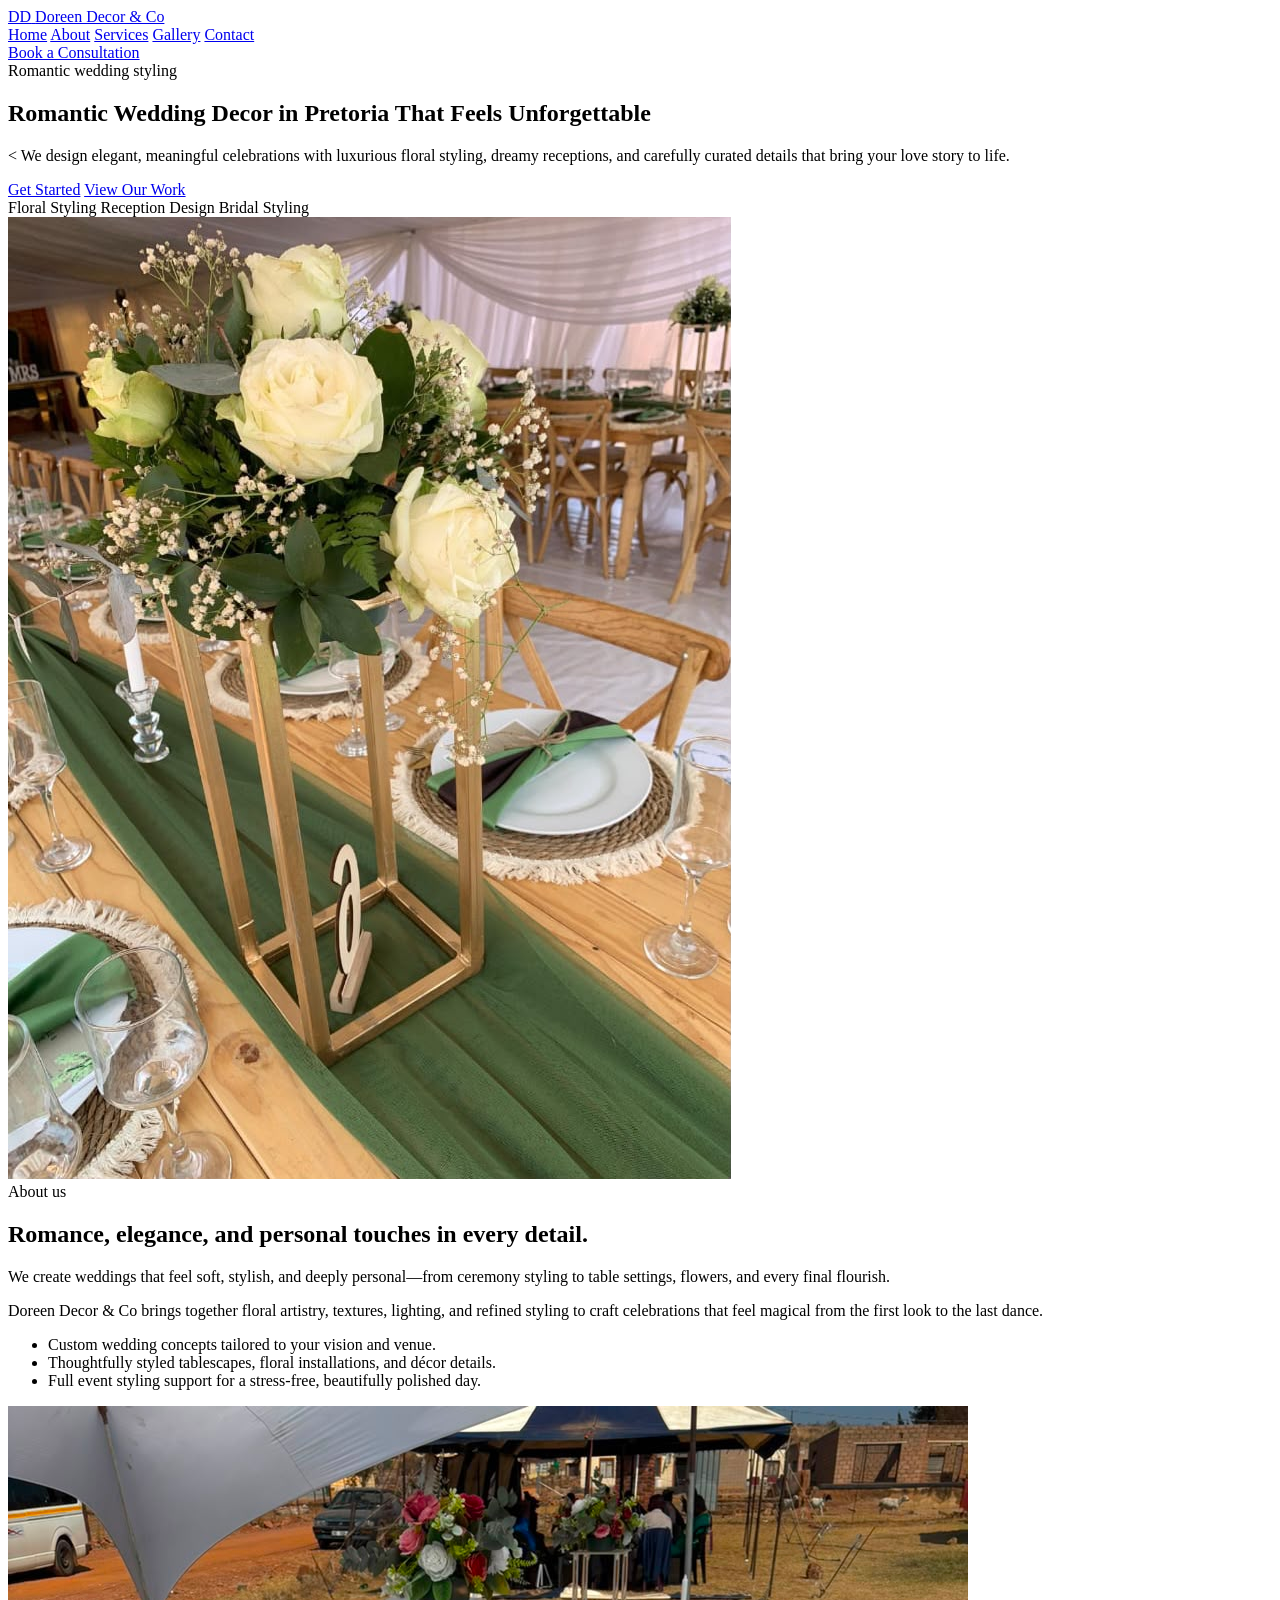
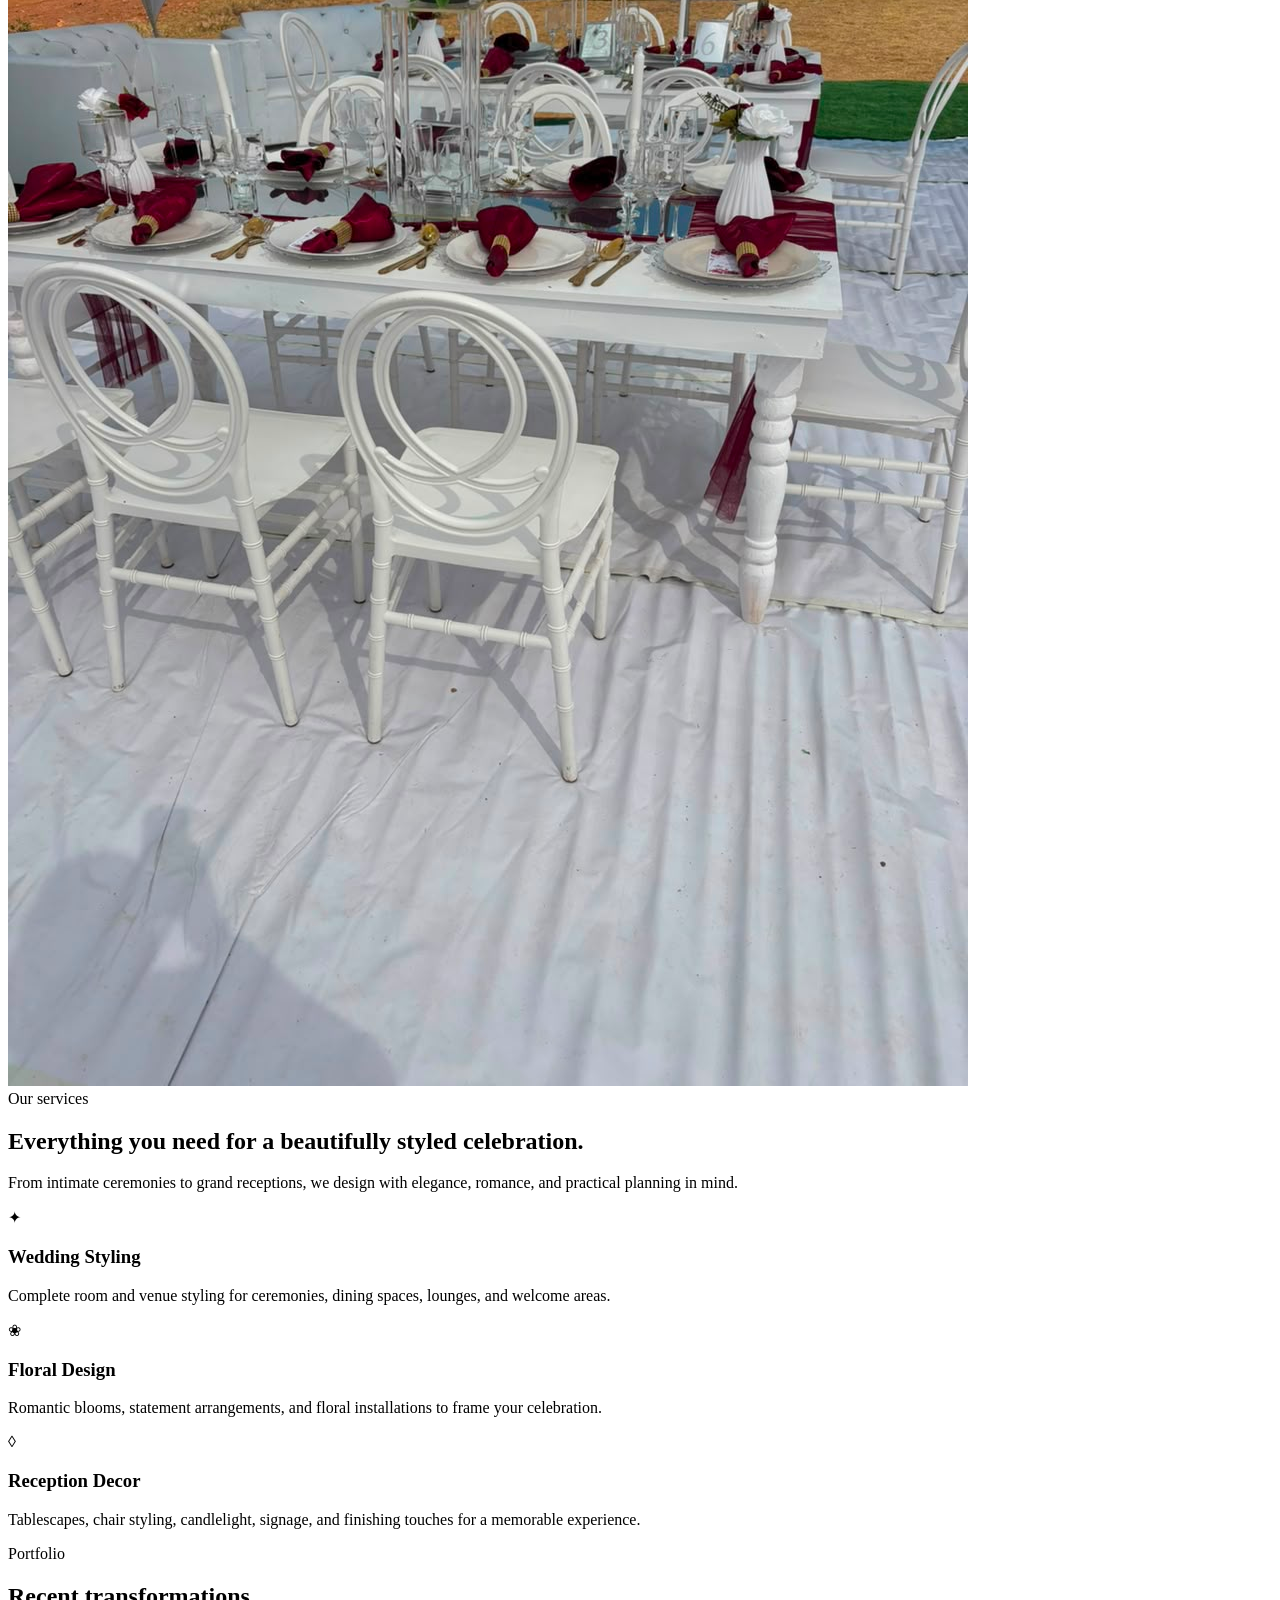
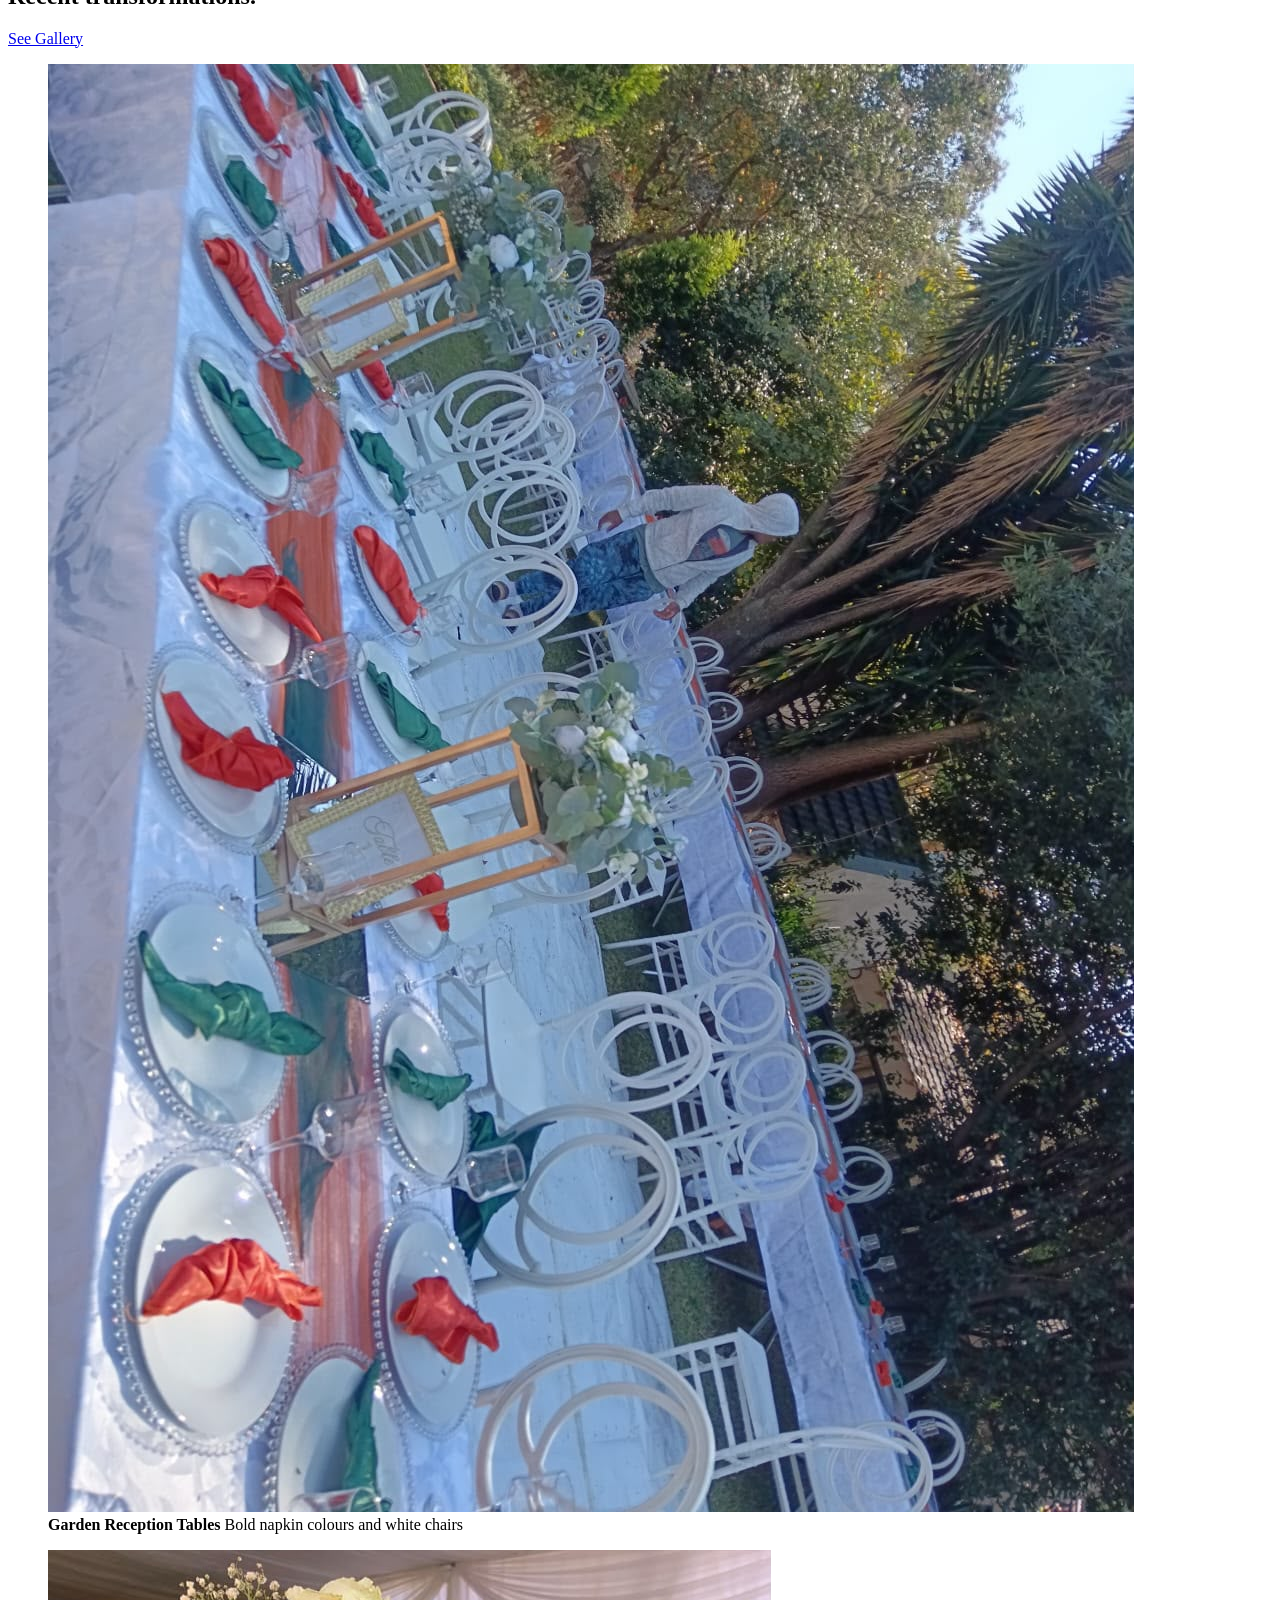
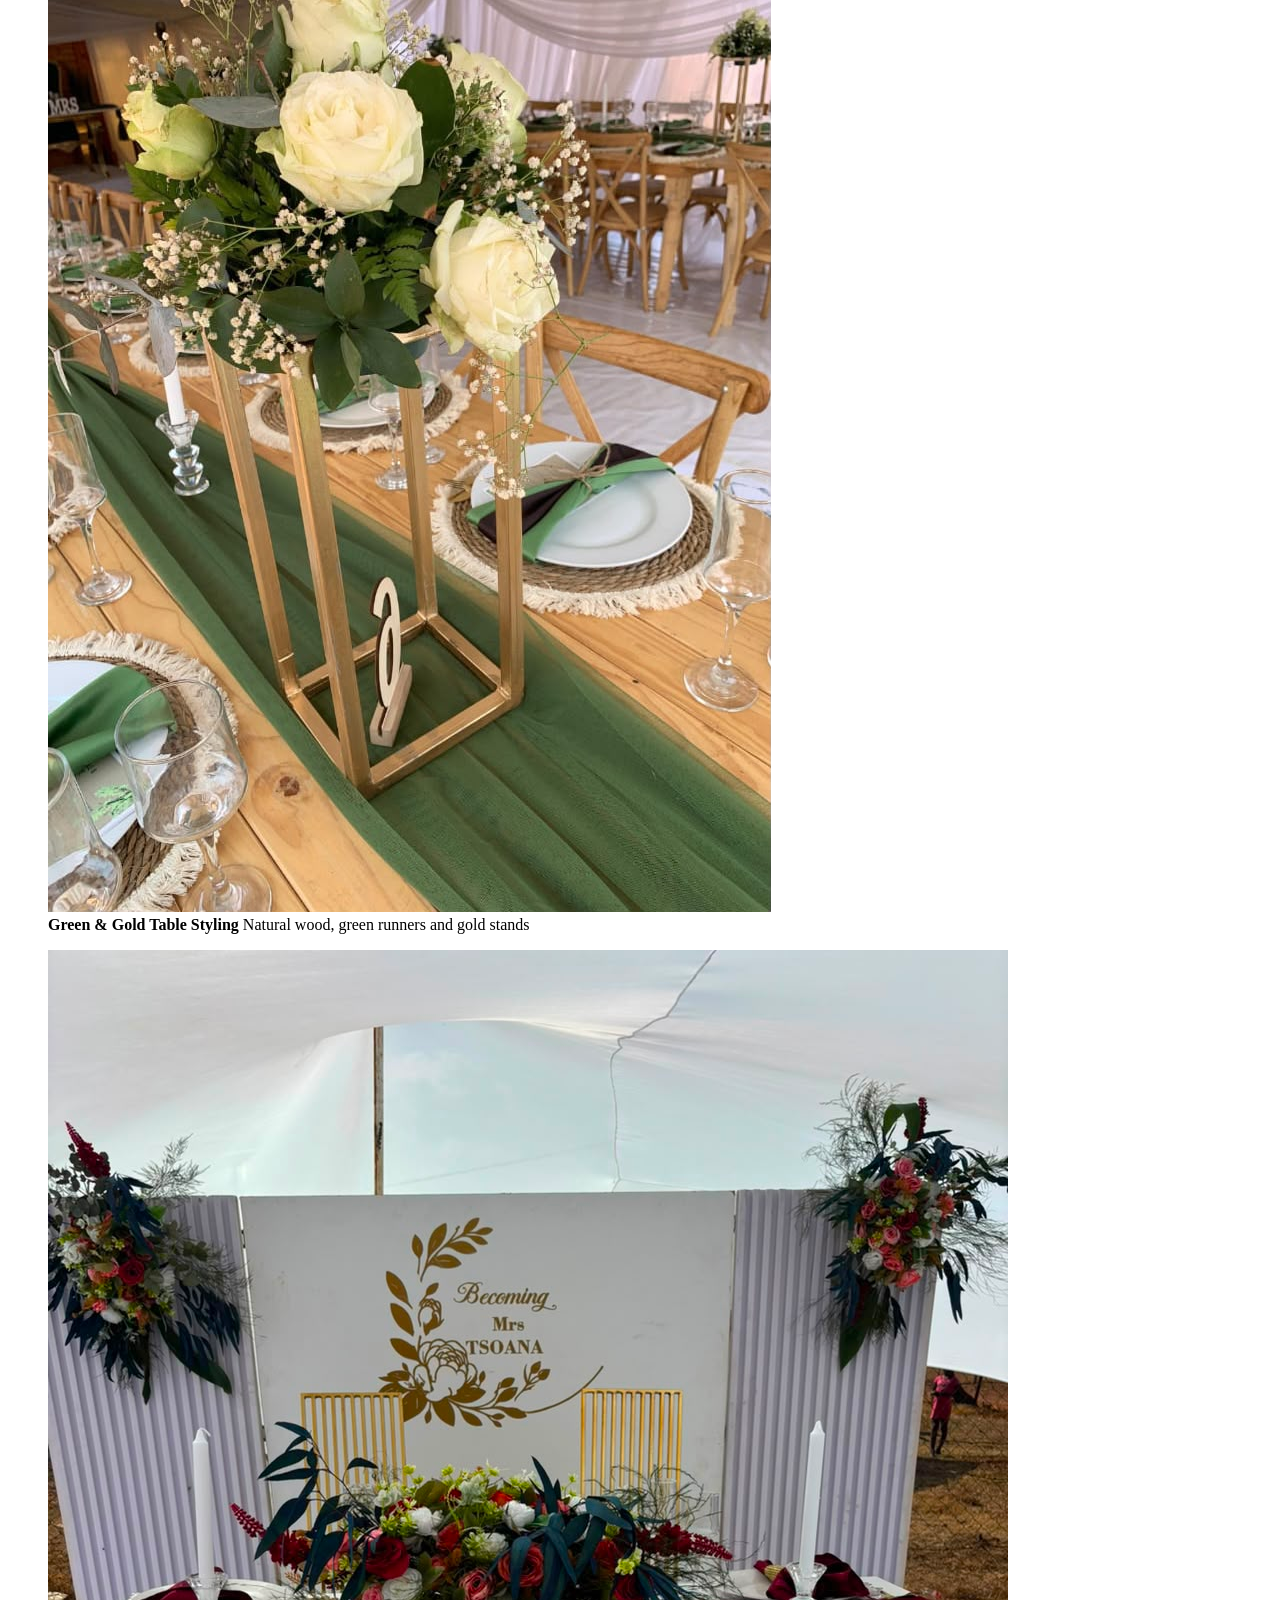
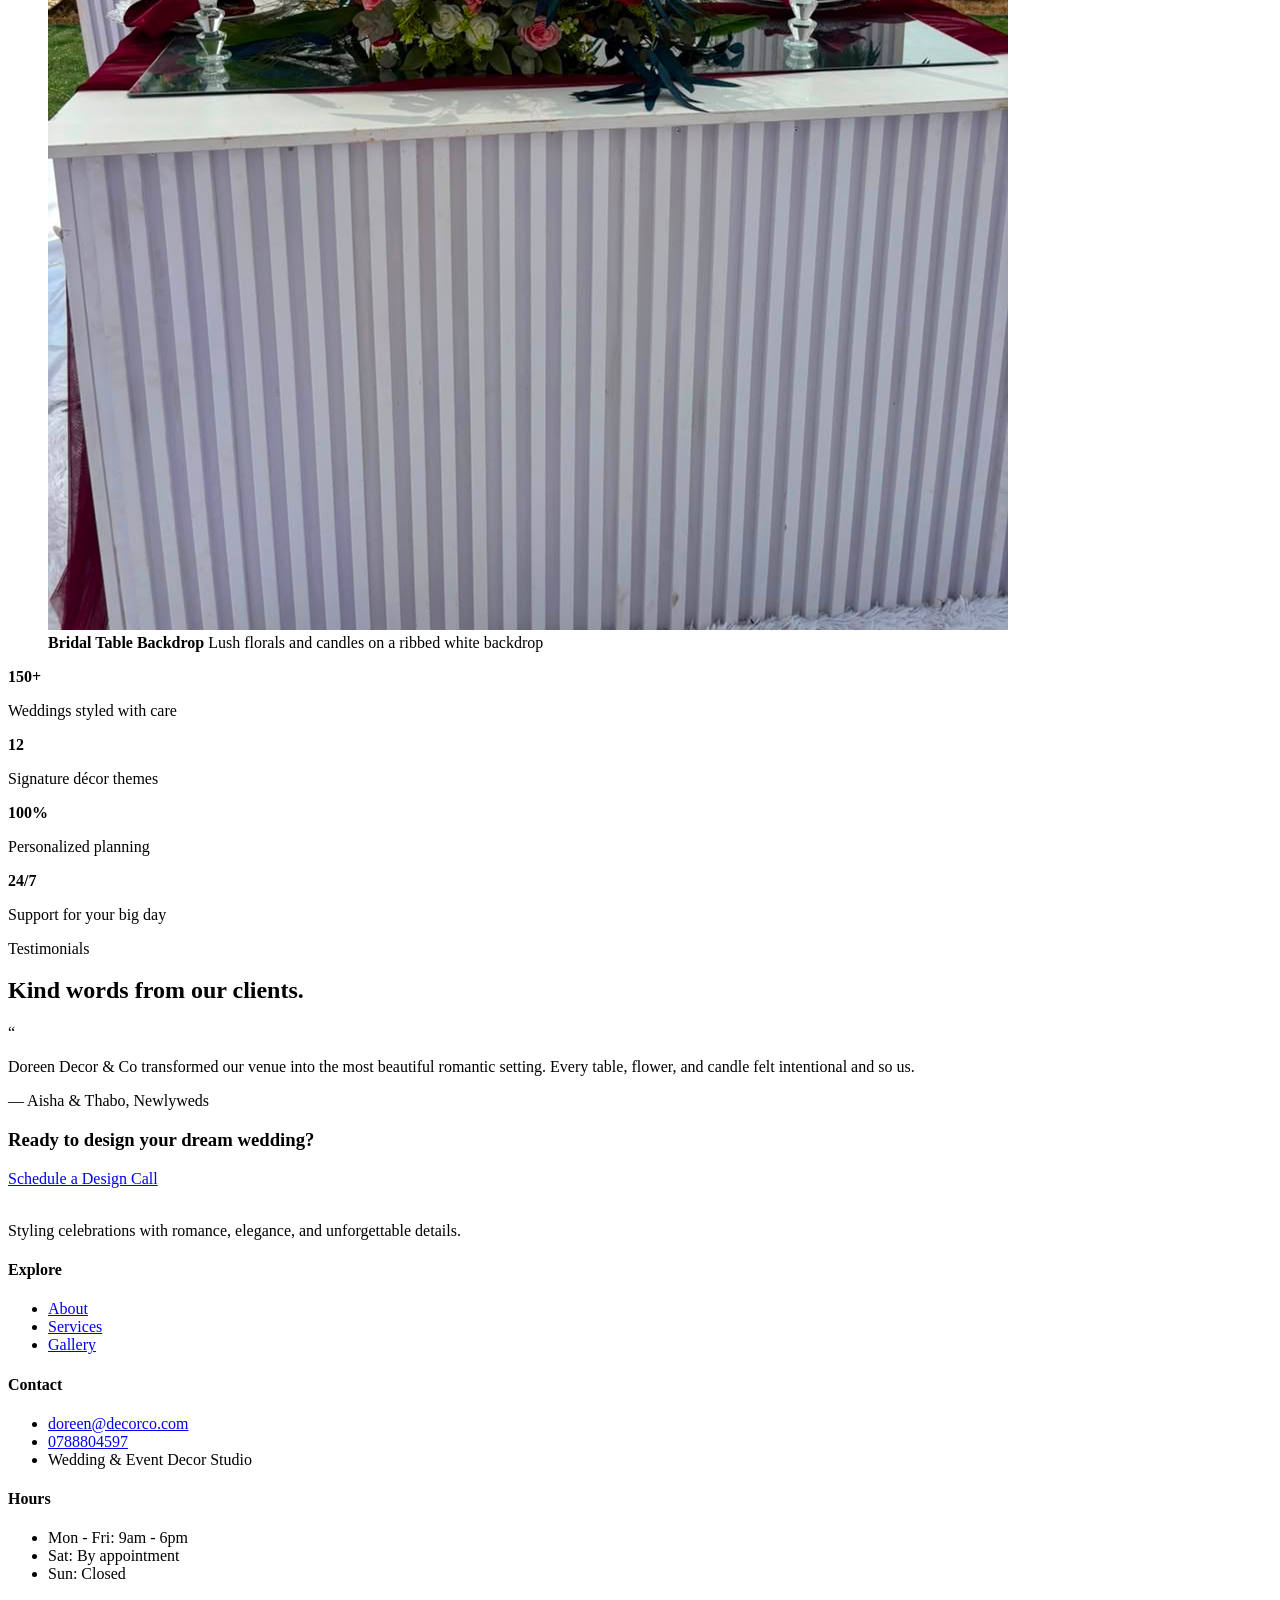
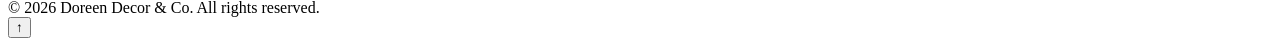
==== commit b6611d00: "Add files via upload" ====
--- a/index.html
+++ b/index.html
@@ -3,289 +3,279 @@
   <head>
     <meta charset="UTF-8" />
     <meta name="viewport" content="width=device-width, initial-scale=1.0" />
-    <title>Doreen Decor & Co | Wedding Decor Studio</title>
-    <meta name="description" content="Doreen Decor & Co creates romantic, elegant wedding décor with floral styling, reception design, and luxury wedding details." />
+    <title>Doreen Decor &amp; Co | Romantic Wedding Decor in Pretoria</title>
+<meta name="description" content="Doreen Decor &amp; Co creates romantic, elegant wedding decor in Pretoria. Floral styling, reception design and bridal styling. Book a consultation today.">
+<meta name="keywords" content="wedding decor Pretoria, wedding styling, floral design, reception tablescapes, bridal styling">
+<meta name="robots" content="index, follow">
+<meta property="og:title" content="Doreen Decor &amp; Co | Wedding Decor Studio">
+<meta property="og:description" content="Wedding decor that feels unforgettable.">
+<meta property="og:type" content="website">
+<meta name="author" content="Doreen Decor &amp; Co">
+<meta name="twitter:card" content="summary_large_image">
+    <link rel="stylesheet" href="style/styles.css" />
+    <link rel="icon" href="data:image/svg+xml,<svg xmlns='http://www.w3.org/2000/svg' viewBox='0 0 100 100'><rect width='100' height='100' rx='20' fill='%23b76e79'/><text x='50' y='68' font-size='50' text-anchor='middle' fill='white' font-family='serif'>DD</text></svg>">
+   <script type="application/ld+json">
+{
+  "@context": "https://schema.org",
+  "@type": "LocalBusiness",
+  "name": "Doreen Decor & Co",
+  "description": "Romantic wedding decor, floral design and reception styling in Pretoria.",
+  "email": "doreen@decorco.com",
+  "address": {
+    "@type": "PostalAddress",
+    "addressLocality": "Pretoria",
+    "addressCountry": "ZA"
+  }
+}
+</script> 
   </head>
-  <body style="margin:0; font-family:Arial, Helvetica, sans-serif; background:#fffaf8; color:#2f2423; line-height:1.6;">
-    <header style="background:#fff; border-bottom:1px solid #f0e4df; position:sticky; top:0; z-index:10;">
-      <table width="100%" cellpadding="0" cellspacing="0" border="0" style="width:100%; border-collapse:collapse;">
-        <tr>
-          <td style="padding:18px 40px;">
-            <table width="100%" cellpadding="0" cellspacing="0" border="0" style="width:100%; border-collapse:collapse;">
-              <tr>
-                <td style="width:220px;">
-                  <a href="index.html" style="text-decoration:none; color:#2f2423; font-weight:bold; font-size:15px; display:inline-block;">
-                    <span style="display:inline-block; width:42px; height:42px; border-radius:50%; background:linear-gradient(135deg,#b77f73,#e9c7a9); color:#fff; text-align:center; line-height:42px; margin-right:10px; font-size:14px;">DD</span>
-                    Doreen Decor &amp; Co
-                  </a>
-                </td>
-                <td align="center" style="font-size:15px;">
-                  <a href="index.html" style="color:#5c3937; text-decoration:none; margin:0 12px; font-weight:bold;">Home</a>
-                  <a href="about.html" style="color:#5c3937; text-decoration:none; margin:0 12px;">About</a>
-                  <a href="services.html" style="color:#5c3937; text-decoration:none; margin:0 12px;">Services</a>
-                  <a href="gallery.html" style="color:#5c3937; text-decoration:none; margin:0 12px;">Gallery</a>
-                  <a href="contact.html" style="color:#5c3937; text-decoration:none; margin:0 12px;">Contact</a>
-                </td>
-                <td align="right" style="width:220px;">
-                  <a href="contact.html" style="display:inline-block; background:#b77f73; color:#fff; text-decoration:none; padding:12px 22px; border-radius:25px; font-weight:bold;">Book a Consultation</a>
-                </td>
-              </tr>
-            </table>
-          </td>
-        </tr>
-      </table>
+  <body>
+    <header class="site-header">
+      <div class="container navbar">
+        <a href="index.html" class="brand" aria-label="Doreen Decor & Co home">
+          <span class="brand-mark">DD</span>
+          <span>Doreen Decor &amp; Co</span>
+        </a>
+
+        <nav class="nav-links" aria-label="Main navigation">
+          <a href="index.html" class="active">Home</a>
+          <a href="about.html">About</a>
+          <a href="services.html">Services</a>
+          <a href="gallery.html">Gallery</a>
+          <a href="contact.html">Contact</a>
+        </nav>
+
+        <a class="btn btn-primary" href="contact.html">Book a Consultation</a>
+      </div>
     </header>
 
-    <section style="padding:40px 0 20px; background:#fffaf8;">
-      <table width="100%" cellpadding="0" cellspacing="0" border="0" style="width:100%; border-collapse:collapse;">
-        <tr>
-          <td style="padding:20px 40px 40px;">
-            <table width="100%" cellpadding="0" cellspacing="0" border="0" style="width:100%; border-collapse:collapse;">
-              <tr>
-                <td valign="middle" style="width:55%; padding-right:30px;">
-                  <div style="font-size:11px; letter-spacing:2px; text-transform:uppercase; color:#b77f73; font-weight:bold; margin-bottom:12px;">Romantic wedding styling</div>
-                  <h1 style="font-size:54px; line-height:1.1; margin:0 0 18px; color:#2f2423;">Wedding décor that feels unforgettable.</h1>
-                  <p style="font-size:18px; color:#6f5c5a; margin:0 0 24px; max-width:560px;">
-                    We design elegant, meaningful celebrations with luxurious floral styling, dreamy receptions, and carefully curated details that bring your love story to life.
-                  </p>
-                  <p style="margin:0 0 20px;">
-                    <a href="contact.html" style="display:inline-block; margin-right:12px; background:#b77f73; color:#fff; text-decoration:none; padding:14px 24px; border-radius:25px; font-weight:bold;">Get Started</a>
-                    <a href="gallery.html" style="display:inline-block; border:1px solid #d8b7ae; color:#5c3937; background:#fff; text-decoration:none; padding:14px 24px; border-radius:25px; font-weight:bold;">View Our Work</a>
-                  </p>
-                  <p style="margin:0;">
-                    <span style="display:inline-block; background:#f9eee9; color:#5c3937; border:1px solid #efd6c7; border-radius:20px; padding:8px 14px; margin:0 8px 8px 0; font-size:13px; font-weight:bold;">Floral Styling</span>
-                    <span style="display:inline-block; background:#f9eee9; color:#5c3937; border:1px solid #efd6c7; border-radius:20px; padding:8px 14px; margin:0 8px 8px 0; font-size:13px; font-weight:bold;">Reception Design</span>
-                    <span style="display:inline-block; background:#f9eee9; color:#5c3937; border:1px solid #efd6c7; border-radius:20px; padding:8px 14px; margin:0 8px 8px 0; font-size:13px; font-weight:bold;">Bridal Styling</span>
-                  </p>
-                </td>
-                <td valign="middle" style="width:45%; padding-left:20px;">
-                  <div style="background:#fff; border:1px solid #f0e4df; border-radius:28px; padding:18px; box-shadow:0 16px 30px rgba(92,57,55,0.08);">
-                    <img src="Image/WhatsApp Image 2026-08-13 at 17.59.39.jpeg" alt="Elegant wedding décor styling" style="display:block; width:100%; height:530px; object-fit:cover; border-radius:20px;" />
-                  </div>
-                </td>
-              </tr>
-            </table>
-          </td>
-        </tr>
-      </table>
+    <section class="hero">
+      <div class="container hero-grid">
+        <div>
+          <div class="eyebrow">Romantic wedding styling</div>
+          <h1>Romantic Wedding Decor in Pretoria That Feels Unforgettable</h1>
+          <p class="lead"><
+            We design elegant, meaningful celebrations with luxurious floral styling, dreamy receptions, and carefully curated details that bring your love story to life.
+          </p>
+
+          <div class="hero-actions">
+            <a class="btn btn-primary" href="contact.html">Get Started</a>
+            <a class="btn btn-secondary" href="gallery.html">View Our Work</a>
+          </div>
+
+          <div class="hero-badges">
+            <span class="badge">Floral Styling</span>
+            <span class="badge">Reception Design</span>
+            <span class="badge">Bridal Styling</span>
+          </div>
+        </div>
+
+        <div class="hero-card">
+         <img src="Image/rose-centerpiece.jpeg" alt="White rose and baby's breath centerpiece on a gold stand with a green table runner at a wedding reception" />  
+         
+        </div>
+      </div>
     </section>
 
     <main>
-      <section style="padding:60px 40px;">
-        <table width="100%" cellpadding="0" cellspacing="0" border="0" style="width:100%; border-collapse:collapse;">
-          <tr>
-            <td colspan="2" style="padding-bottom:20px;">
-              <table width="100%" cellpadding="0" cellspacing="0" border="0" style="width:100%; border-collapse:collapse;">
-                <tr>
-                  <td>
-                    <div style="font-size:11px; letter-spacing:2px; text-transform:uppercase; color:#b77f73; font-weight:bold; margin-bottom:10px;">About us</div>
-                    <h2 style="font-size:34px; margin:0; color:#2f2423;">Romance, elegance, and personal touches in every detail.</h2>
-                  </td>
-                  <td align="right" style="font-size:16px; color:#6f5c5a; line-height:1.7; width:45%;">
-                    We create weddings that feel soft, stylish, and deeply personal—from ceremony styling to table settings, flowers, and every final flourish.
-                  </td>
-                </tr>
-              </table>
-            </td>
-          </tr>
-          <tr>
-            <td valign="top" style="width:50%; background:#fff; border:1px solid #f0e4df; border-radius:20px; padding:28px;">
-              <p style="font-size:16px; color:#2f2423; margin:0 0 16px;">Doreen Decor &amp; Co brings together floral artistry, textures, lighting, and refined styling to craft celebrations that feel magical from the first look to the last dance.</p>
-              <ul style="margin:0; padding-left:18px; color:#6f5c5a; font-size:16px; line-height:1.8;">
+      <section class="section">
+        <div class="container">
+          <div class="section-head">
+            <div>
+              <div class="eyebrow">About us</div>
+              <h2>Romance, elegance, and personal touches in every detail.</h2>
+            </div>
+            <p>
+              We create weddings that feel soft, stylish, and deeply personal—from ceremony styling to table settings, flowers, and every final flourish.
+            </p>
+          </div>
+
+          <div class="about-grid">
+            <div class="about-copy">
+              <p>
+                Doreen Decor &amp; Co brings together floral artistry, textures, lighting, and refined styling to craft celebrations that feel magical from the first look to the last dance.
+              </p>
+              <ul class="feature-list">
                 <li>Custom wedding concepts tailored to your vision and venue.</li>
                 <li>Thoughtfully styled tablescapes, floral installations, and décor details.</li>
                 <li>Full event styling support for a stress-free, beautifully polished day.</li>
               </ul>
-            </td>
-            <td style="width:50%; padding-left:20px;">
-              <img src="Image/WhatsApp Image 2026-08-13 at 17.59.40.jpeg" alt="Wedding table styling with candles and florals" style="display:block; width:100%; height:500px; object-fit:cover; border-radius:24px; box-shadow:0 20px 36px rgba(92,57,55,0.08);" />
-            </td>
-          </tr>
-        </table>
-      </section>
-
-      <section style="padding:60px 40px; background:#fff5f2;">
-        <table width="100%" cellpadding="0" cellspacing="0" border="0" style="width:100%; border-collapse:collapse;">
-          <tr>
-            <td colspan="3" style="padding-bottom:20px;">
-              <table width="100%" cellpadding="0" cellspacing="0" border="0" style="width:100%; border-collapse:collapse;">
-                <tr>
-                  <td>
-                    <div style="font-size:11px; letter-spacing:2px; text-transform:uppercase; color:#b77f73; font-weight:bold; margin-bottom:10px;">Our services</div>
-                    <h2 style="font-size:34px; margin:0; color:#2f2423;">Everything you need for a beautifully styled celebration.</h2>
-                  </td>
-                  <td align="right" style="font-size:16px; color:#6f5c5a; line-height:1.7; width:40%;">
-                    From intimate ceremonies to grand receptions, we design with elegance, romance, and practical planning in mind.
-                  </td>
-                </tr>
-              </table>
-            </td>
-          </tr>
-          <tr>
-            <td style="width:33.3%; padding:0 12px 12px 0;">
-              <div style="background:#fff; border:1px solid #f0e4df; border-radius:20px; padding:24px; height:100%;">
-                <div style="width:56px; height:56px; border-radius:16px; background:#f9efe9; color:#5c3937; display:inline-block; text-align:center; line-height:56px; font-size:24px; margin-bottom:12px;">✦</div>
-                <h3 style="font-size:24px; margin:0 0 12px; color:#2f2423;">Wedding Styling</h3>
-                <p style="margin:0; color:#6f5c5a; font-size:16px;">Complete room and venue styling for ceremonies, dining spaces, lounges, and welcome areas.</p>
-              </div>
-            </td>
-            <td style="width:33.3%; padding:0 12px 12px 0;">
-              <div style="background:#fff; border:1px solid #f0e4df; border-radius:20px; padding:24px; height:100%;">
-                <div style="width:56px; height:56px; border-radius:16px; background:#f9efe9; color:#5c3937; display:inline-block; text-align:center; line-height:56px; font-size:24px; margin-bottom:12px;">❀</div>
-                <h3 style="font-size:24px; margin:0 0 12px; color:#2f2423;">Floral Design</h3>
-                <p style="margin:0; color:#6f5c5a; font-size:16px;">Romantic blooms, statement arrangements, and floral installations to frame your celebration.</p>
-              </div>
-            </td>
-            <td style="width:33.3%; padding:0 0 12px 0;">
-              <div style="background:#fff; border:1px solid #f0e4df; border-radius:20px; padding:24px; height:100%;">
-                <div style="width:56px; height:56px; border-radius:16px; background:#f9efe9; color:#5c3937; display:inline-block; text-align:center; line-height:56px; font-size:24px; margin-bottom:12px;">◊</div>
-                <h3 style="font-size:24px; margin:0 0 12px; color:#2f2423;">Reception Decor</h3>
-                <p style="margin:0; color:#6f5c5a; font-size:16px;">Tablescapes, chair styling, candlelight, signage, and finishing touches for a memorable experience.</p>
-              </div>
-            </td>
-          </tr>
-        </table>
-      </section>
-
-      <section style="padding:60px 40px;">
-        <table width="100%" cellpadding="0" cellspacing="0" border="0" style="width:100%; border-collapse:collapse;">
-          <tr>
-            <td style="padding-bottom:22px;">
-              <table width="100%" cellpadding="0" cellspacing="0" border="0" style="width:100%; border-collapse:collapse;">
-                <tr>
-                  <td>
-                    <div style="font-size:11px; letter-spacing:2px; text-transform:uppercase; color:#b77f73; font-weight:bold; margin-bottom:10px;">Portfolio</div>
-                    <h2 style="font-size:34px; margin:0; color:#2f2423;">Recent wedding transformations.</h2>
-                  </td>
-                  <td align="right">
-                    <a href="gallery.html" style="display:inline-block; border:1px solid #d8b7ae; color:#5c3937; background:#fff; text-decoration:none; padding:12px 22px; border-radius:25px; font-weight:bold;">See Gallery</a>
-                  </td>
-                </tr>
-              </table>
-            </td>
-          </tr>
-          <tr>
-            <td>
-              <table width="100%" cellpadding="0" cellspacing="0" border="0" style="width:100%; border-collapse:collapse;">
-                <tr>
-                  <td style="width:33.3%; padding:0 12px 12px 0;">
-                    <div style="position:relative; border-radius:22px; overflow:hidden; box-shadow:0 18px 34px rgba(92,57,55,0.08);">
-                      <img src="Image/WhatsApp Image 2026-08-13 at 17.59.41 (1).jpeg" alt="Wedding ceremony setup" style="display:block; width:100%; height:360px; object-fit:cover;" />
-                      <div style="position:absolute; left:0; right:0; bottom:0; background:linear-gradient(180deg,transparent, rgba(26,20,18,0.70)); color:#fff; padding:20px;">
-                        <strong style="display:block; font-size:18px;">Garden Ceremony</strong>
-                        <span style="font-size:14px;">Soft florals and arch styling</span>
-                      </div>
-                    </div>
-                  </td>
-                  <td style="width:33.3%; padding:0 12px 12px 0;">
-                    <div style="position:relative; border-radius:22px; overflow:hidden; box-shadow:0 18px 34px rgba(92,57,55,0.08);">
-                      <img src="Image/WhatsApp Image 2026-08-13 at 17.59.41 (2).jpeg" alt="Reception tablescape design" style="display:block; width:100%; height:360px; object-fit:cover;" />
-                      <div style="position:absolute; left:0; right:0; bottom:0; background:linear-gradient(180deg,transparent, rgba(26,20,18,0.70)); color:#fff; padding:20px;">
-                        <strong style="display:block; font-size:18px;">Reception Glow</strong>
-                        <span style="font-size:14px;">Warm candlelit styling</span>
-                      </div>
-                    </div>
-                  </td>
-                  <td style="width:33.3%; padding:0 0 12px 0;">
-                    <div style="position:relative; border-radius:22px; overflow:hidden; box-shadow:0 18px 34px rgba(92,57,55,0.08);">
-                      <img src="Image/WhatsApp Image 2026-08-13 at 17.59.41.jpeg" alt="Elegant wedding tablescape" style="display:block; width:100%; height:360px; object-fit:cover;" />
-                      <div style="position:absolute; left:0; right:0; bottom:0; background:linear-gradient(180deg,transparent, rgba(26,20,18,0.70)); color:#fff; padding:20px;">
-                        <strong style="display:block; font-size:18px;">Luxury Tablescape</strong>
-                        <span style="font-size:14px;">Curated romantic details</span>
-                      </div>
-                    </div>
-                  </td>
-                </tr>
-              </table>
-            </td>
-          </tr>
-        </table>
-      </section>
-
-      <section style="padding:60px 40px; background:#fff5f2;">
-        <table width="100%" cellpadding="0" cellspacing="0" border="0" style="width:100%; border-collapse:collapse;">
-          <tr>
-            <td style="width:25%; padding:0 12px 0 0;">
-              <div style="background:#fff; border:1px solid #f0e4df; border-radius:20px; padding:24px; text-align:center;">
-                <strong style="display:block; font-size:34px; color:#5c3937;">150+</strong>
-                <p style="margin:10px 0 0; color:#6f5c5a;">Weddings styled with care</p>
-              </div>
-            </td>
-            <td style="width:25%; padding:0 12px 0 0;">
-              <div style="background:#fff; border:1px solid #f0e4df; border-radius:20px; padding:24px; text-align:center;">
-                <strong style="display:block; font-size:34px; color:#5c3937;">12</strong>
-                <p style="margin:10px 0 0; color:#6f5c5a;">Signature décor themes</p>
-              </div>
-            </td>
-            <td style="width:25%; padding:0 12px 0 0;">
-              <div style="background:#fff; border:1px solid #f0e4df; border-radius:20px; padding:24px; text-align:center;">
-                <strong style="display:block; font-size:34px; color:#5c3937;">100%</strong>
-                <p style="margin:10px 0 0; color:#6f5c5a;">Personalized planning</p>
-              </div>
-            </td>
-            <td style="width:25%; padding:0;">
-              <div style="background:#fff; border:1px solid #f0e4df; border-radius:20px; padding:24px; text-align:center;">
-                <strong style="display:block; font-size:34px; color:#5c3937;">24/7</strong>
-                <p style="margin:10px 0 0; color:#6f5c5a;">Support for your big day</p>
-              </div>
-            </td>
-          </tr>
-        </table>
-      </section>
-
-      <section style="padding:60px 40px;">
-        <div style="background:linear-gradient(135deg,#fff5ef,#f7f0eb); border:1px solid #f0e4df; border-radius:24px; padding:30px; max-width:900px; margin:0 auto;">
-          <div style="font-size:48px; line-height:1; color:#e9c7a9; margin-bottom:10px;">“</div>
-          <p style="margin:0; font-size:20px; color:#2f2423; line-height:1.7;">
-            Doreen Decor &amp; Co transformed our venue into the most beautiful romantic setting. Every table, flower, and candle felt intentional and so us.
-          </p>
-          <div style="margin-top:16px; font-weight:bold; color:#2f2423;">— Aisha &amp; Thabo, Newlyweds</div>
-        </div>
-      </section>
-
-      <section style="padding:0 40px 60px;">
-        <div style="background:linear-gradient(135deg,#5c3937,#b77f73); border-radius:24px; padding:26px 30px; color:#fff; display:flex; justify-content:space-between; align-items:center; gap:20px;">
-          <h3 style="margin:0; font-size:28px;">Ready to design your dream wedding?</h3>
-          <a href="contact.html" style="display:inline-block; background:#fff; color:#5c3937; text-decoration:none; padding:12px 22px; border-radius:25px; font-weight:bold;">Schedule a Design Call</a>
+            </div>
+
+            <div class="about-image">
+              <img src="Image/white-chairs-table.jpeg" alt="Wedding table setup with white chairs, burgundy napkins and gold cutlery" loading="lazy" />
+          </div>
+        </div>
+      </section>
+
+      <section class="section section-alt">
+        <div class="container">
+          <div class="section-head">
+            <div>
+              <div class="eyebrow">Our services</div>
+              <h2>Everything you need for a beautifully styled celebration.</h2>
+            </div>
+            <p>
+              From intimate ceremonies to grand receptions, we design with elegance, romance, and practical planning in mind.
+            </p>
+          </div>
+
+          <div class="services-grid">
+            <article class="service-card">
+              <div class="service-icon">✦</div>
+              <h3>Wedding Styling</h3>
+              <p>Complete room and venue styling for ceremonies, dining spaces, lounges, and welcome areas.</p>
+            </article>
+
+            <article class="service-card">
+              <div class="service-icon">❀</div>
+              <h3>Floral Design</h3>
+              <p>Romantic blooms, statement arrangements, and floral installations to frame your celebration.</p>
+            </article>
+
+            <article class="service-card">
+              <div class="service-icon">◊</div>
+              <h3>Reception Decor</h3>
+              <p>Tablescapes, chair styling, candlelight, signage, and finishing touches for a memorable experience.</p>
+            </article>
+          </div>
+        </div>
+      </section>
+
+      <section class="section">
+        <div class="container">
+          <div class="section-head">
+            <div>
+              <div class="eyebrow">Portfolio</div>
+              <h2>Recent transformations.</h2>
+            </div>
+            <a class="btn btn-secondary" href="gallery.html">See Gallery</a>
+          </div>
+
+          <div class="portfolio-showcase">
+            <figure class="portfolio-item">
+             <img src="Image/garden-ceremony.jpeg" alt="Long garden reception table with white chairs and red and green napkins" loading="lazy" />
+              <figcaption class="portfolio-overlay">
+                <strong>Garden Reception Tables</strong>
+               <span>Bold napkin colours and white chairs</span>
+              </figcaption>
+            </figure>
+
+            <figure class="portfolio-item">
+             <img src="Image/rose-centerpiece.jpeg" alt="White rose centerpiece on a gold stand with a green table runner" loading="lazy" />
+              <figcaption class="portfolio-overlay">
+                <strong>Green &amp; Gold Table Styling</strong>
+                <span>Natural wood, green runners and gold stands</span>
+              </figcaption>
+            </figure>
+
+            <figure class="portfolio-item">
+              <img src="Image/bridal-table-backdrop.jpeg" alt="Bridal table with a ribbed white backdrop, florals and candles" loading="lazy" />
+              <figcaption class="portfolio-overlay">
+                <strong>Bridal Table Backdrop</strong>
+                <span>Lush florals and candles on a ribbed white backdrop</span>
+              </figcaption>
+            </figure>
+          </div>
+        </div>
+      </section>
+
+      <section class="section section-alt">
+        <div class="container">
+          <div class="stats-grid">
+            <div class="stat-box">
+              <strong>150+</strong>
+              <p>Weddings styled with care</p>
+            </div>
+            <div class="stat-box">
+              <strong>12</strong>
+              <p>Signature décor themes</p>
+            </div>
+            <div class="stat-box">
+              <strong>100%</strong>
+              <p>Personalized planning</p>
+            </div>
+            <div class="stat-box">
+              <strong>24/7</strong>
+              <p>Support for your big day</p>
+            </div>
+          </div>
+        </div>
+      </section>
+
+      <section class="section">
+        <div class="container">
+          <div class="section-head">
+  <div>
+    <div class="eyebrow">Testimonials</div>
+    <h2>Kind words from our clients.</h2>
+  </div>
+</div>
+          <div class="testimonial">
+            <div class="quote-mark">“</div>
+            <p>
+              Doreen Decor &amp; Co transformed our venue into the most beautiful romantic setting. Every table, flower, and candle felt intentional and so us.
+            </p>
+            <div class="author">— Aisha &amp; Thabo, Newlyweds</div>
+          </div>
+        </div>
+      </section>
+
+      <section class="section">
+        <div class="container">
+          <div class="cta">
+            <h3>Ready to design your dream wedding?</h3>
+            <a class="btn btn-secondary" href="contact.html">Schedule a Design Call</a>
+          </div>
         </div>
       </section>
     </main>
 
-    <footer style="background:#1d1716; color:#fff; padding:32px 40px 24px;">
-      <table width="100%" cellpadding="0" cellspacing="0" border="0" style="width:100%; border-collapse:collapse;">
-        <tr>
-          <td style="width:35%; padding-right:20px; vertical-align:top;">
-            <div style="margin-bottom:16px; color:#fff; font-weight:bold; font-size:22px;">
-              <span style="display:inline-block; width:42px; height:42px; border-radius:50%; background:linear-gradient(135deg,#b77f73,#e9c7a9); color:#fff; text-align:center; line-height:42px; font-size:14px; margin-right:10px;">DD</span>
-              Doreen Decor &amp; Co
-            </div>
-            <p style="margin:0; color:#ddd; line-height:1.7;">Styling celebrations with romance, elegance, and unforgettable details.</p>
-          </td>
-          <td style="width:20%; vertical-align:top;">
-            <h4 style="margin:0 0 12px; color:#fff;">Explore</h4>
-            <p style="margin:0; line-height:1.9;"><a href="about.html" style="color:#ddd; text-decoration:none;">About</a></p>
-            <p style="margin:0; line-height:1.9;"><a href="services.html" style="color:#ddd; text-decoration:none;">Services</a></p>
-            <p style="margin:0; line-height:1.9;"><a href="gallery.html" style="color:#ddd; text-decoration:none;">Gallery</a></p>
-          </td>
-          <td style="width:25%; vertical-align:top;">
-            <h4 style="margin:0 0 12px; color:#fff;">Contact</h4>
-            <p style="margin:0; line-height:1.9;"><a href="mailto:hello@dorendecorco.com" style="color:#ddd; text-decoration:none;">hello@dorendecorco.com</a></p>
-            <p style="margin:0; line-height:1.9;"><a href="tel:+1234567890" style="color:#ddd; text-decoration:none;">+1 (234) 567-890</a></p>
-            <p style="margin:0; line-height:1.9; color:#ddd;">Wedding Studio</p>
-          </td>
-          <td style="vertical-align:top;">
-            <h4 style="margin:0 0 12px; color:#fff;">Hours</h4>
-            <p style="margin:0; line-height:1.9; color:#ddd;">Mon - Fri: 9am - 6pm</p>
-            <p style="margin:0; line-height:1.9; color:#ddd;">Sat: By appointment</p>
-            <p style="margin:0; line-height:1.9; color:#ddd;">Sun: Closed</p>
-          </td>
-        </tr>
-        <tr>
-          <td colspan="4" style="padding-top:20px; border-top:1px solid rgba(255,255,255,0.12); text-align:center; color:#ddd; font-size:14px;">
-            © 2026 Doreen Decor &amp; Co. All rights reserved.
-          </td>
-        </tr>
-      </table>
+    <footer class="site-footer">
+      <div class="container">
+        <div class="footer-grid">
+          <div>
+            <div class="brand" style="margin-bottom: 16px; color: white;">
+              <span class="brand-mark">DD</span>
+              <span>Doreen Decor &amp; Co</span>
+            </div>
+            <p>Styling celebrations with romance, elegance, and unforgettable details.</p>
+          </div>
+
+          <div>
+            <h4>Explore</h4>
+            <ul class="footer-links">
+              <li><a href="about.html">About</a></li>
+              <li><a href="services.html">Services</a></li>
+              <li><a href="gallery.html">Gallery</a></li>
+            </ul>
+          </div>
+
+          <div>
+            <h4>Contact</h4>
+            <ul class="footer-links">
+             <li><a href="mailto:doreen@decorco.com">doreen@decorco.com</a></li> 
+             <li><a href="tel:+27788804597">0788804597</a></li>
+            <li>Wedding &amp; Event Decor Studio</li>
+            </ul>
+          </div>
+
+          <div>
+            <h4>Hours</h4>
+            <ul class="footer-links">
+              <li>Mon - Fri: 9am - 6pm</li>
+              <li>Sat: By appointment</li>
+              <li>Sun: Closed</li>
+            </ul>
+          </div>
+        </div>
+
+        <div class="footer-bottom">
+          © 2026 Doreen Decor &amp; Co. All rights reserved.
+        </div>
+      </div>
     </footer>
+    <button id="backToTop" aria-label="Back to top">&uarr;</button>
+    <script src="script.js"></script>
   </body>
 </html>
